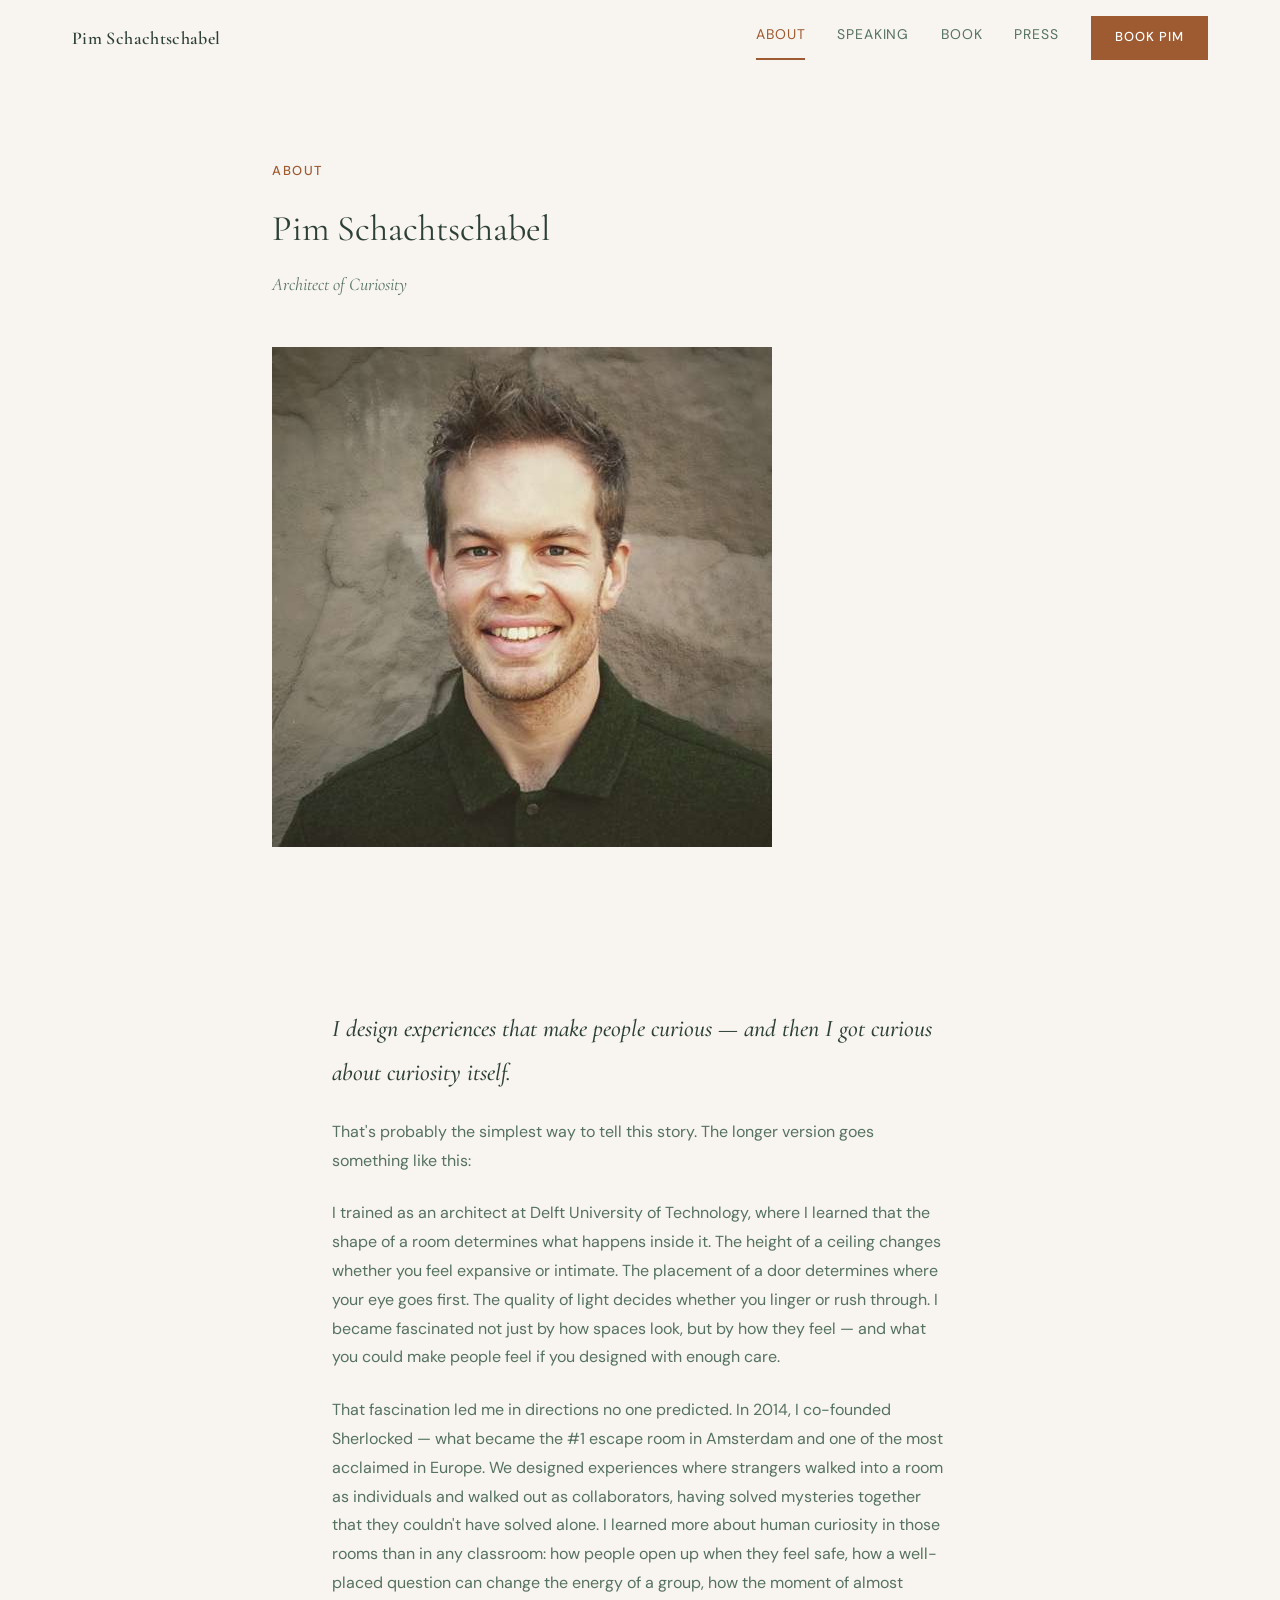
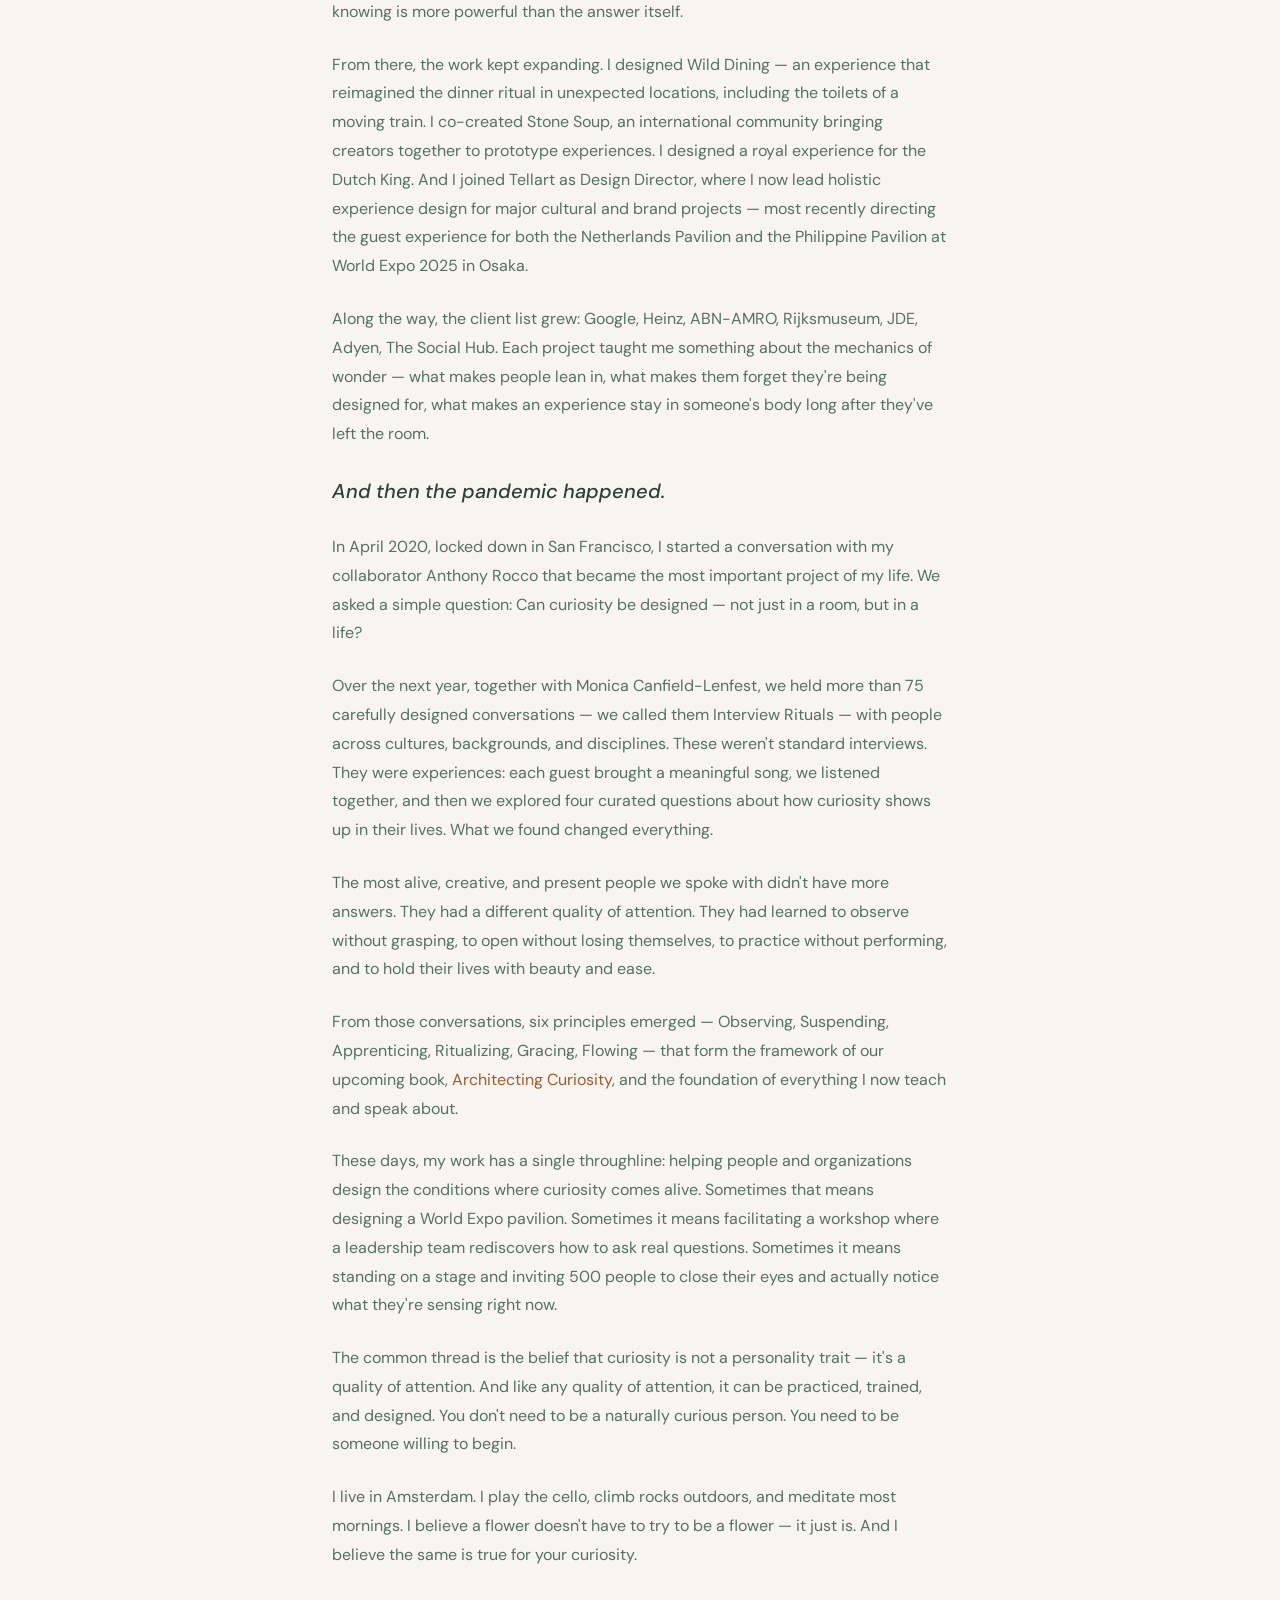
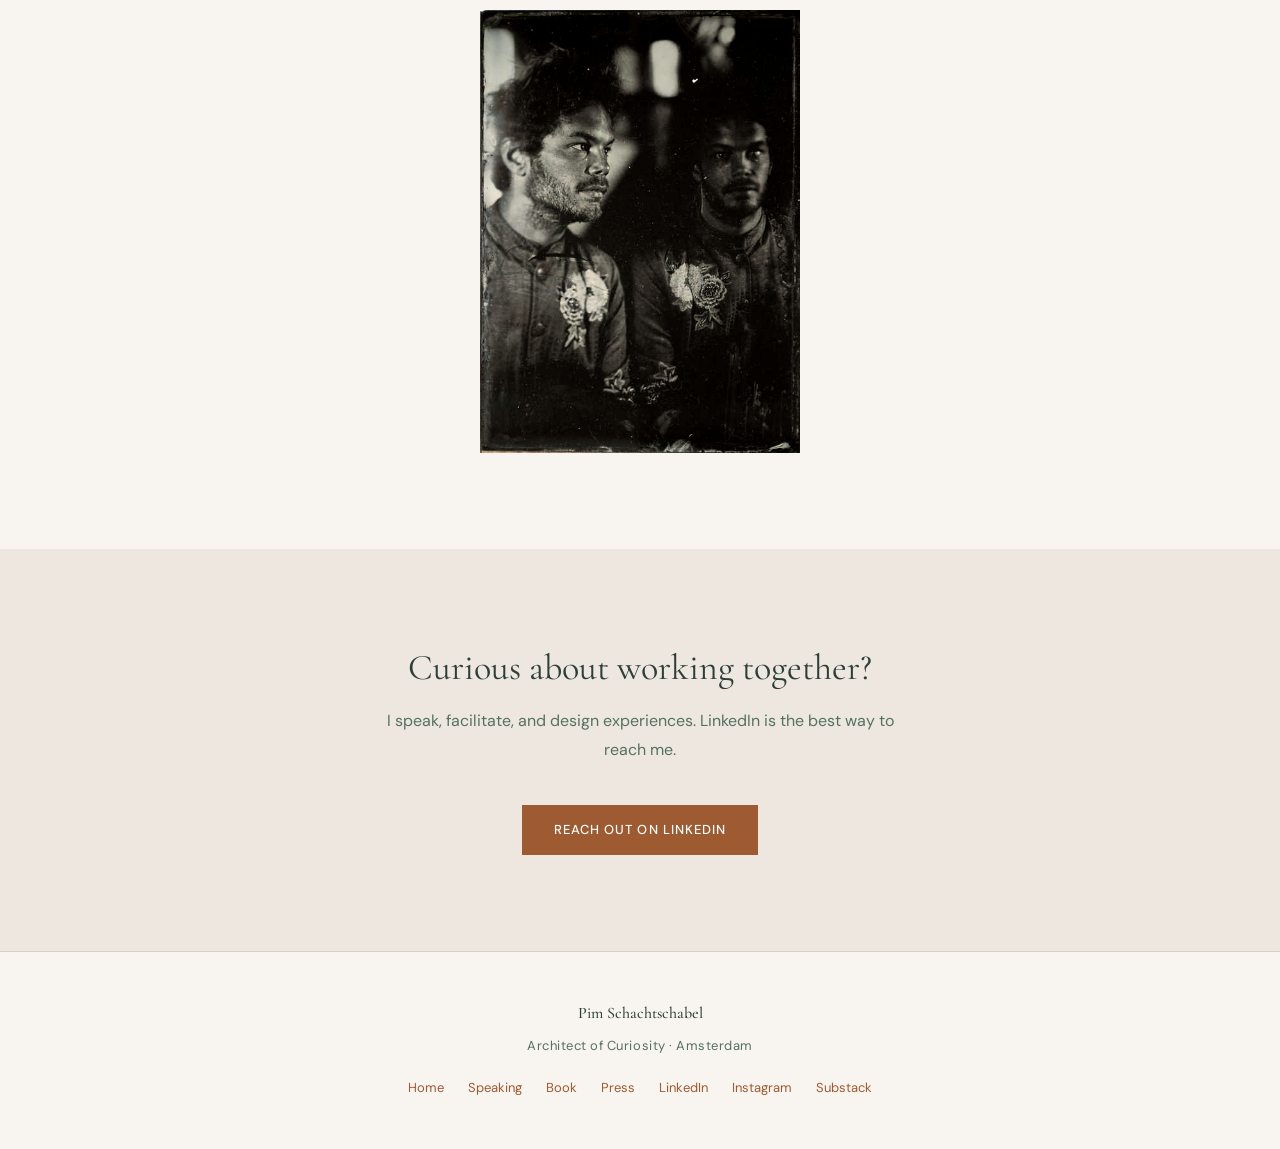
==== about.html @ 47e96c46 "update" ====
<!DOCTYPE html>
<html lang="en" class="no-js">
<head>
  <meta charset="UTF-8">
  <meta name="viewport" content="width=device-width, initial-scale=1.0">
  <title>About — Pim Schachtschabel</title>
  <meta name="description" content="From architecture at TU Delft to Amsterdam's #1 escape room to World Expo 2025 — how Pim Schachtschabel came to design experiences that make people curious.">
  <link rel="canonical" href="https://pimschachtschabel.github.io/about.html">

  <meta property="og:type" content="profile">
  <meta property="og:site_name" content="Pim Schachtschabel">
  <meta property="og:title" content="About — Pim Schachtschabel">
  <meta property="og:description" content="Architect, experience designer, and Design Director at Tellart. The long version of the story.">
  <meta property="og:url" content="https://pimschachtschabel.github.io/about.html">
  <meta property="og:image" content="https://pimschachtschabel.github.io/images/portrait.jpg">
  <meta property="og:image:width" content="500">
  <meta property="og:image:height" content="500">
  <meta property="og:image:alt" content="Portrait of Pim Schachtschabel">
  <meta name="twitter:card" content="summary">

  <link rel="icon" href="favicon.svg" type="image/svg+xml">
  <link rel="preconnect" href="https://fonts.googleapis.com">
  <link rel="preconnect" href="https://fonts.gstatic.com" crossorigin>
  <link href="https://fonts.googleapis.com/css2?family=Cormorant+Garamond:ital,wght@0,300;0,400;0,500;0,600;0,700;1,400;1,500&family=DM+Sans:ital,wght@0,300;0,400;0,500;0,600;1,400&display=swap" rel="stylesheet">
  <link rel="stylesheet" href="styles.css">
</head>
<body>
  <a href="#content" class="skip-link">Skip to content</a>

  <!-- ========== NAV ========== -->
  <nav class="nav" aria-label="Main">
    <div class="nav__inner">
      <a class="nav__logo" href="index.html">Pim Schachtschabel</a>
      <ul class="nav__links">
        <li><a class="nav__link nav__link--active" href="about.html" aria-current="page">About</a></li>
        <li><a class="nav__link" href="speaking.html">Speaking</a></li>
        <li><a class="nav__link" href="book.html">Book</a></li>
        <li><a class="nav__link" href="press.html">Press</a></li>
        <li><a class="btn btn--primary nav__cta" href="speaking.html">Book Pim</a></li>
      </ul>
      <button class="nav__hamburger" aria-label="Toggle menu" aria-expanded="false" aria-controls="mobile-menu">
        <span class="nav__hamburger-line"></span>
        <span class="nav__hamburger-line"></span>
        <span class="nav__hamburger-line"></span>
      </button>
    </div>
    <ul class="nav__mobile-menu" id="mobile-menu">
      <li><a class="nav__mobile-link" href="index.html">Home</a></li>
      <li><a class="nav__mobile-link nav__mobile-link--active" href="about.html" aria-current="page">About</a></li>
      <li><a class="nav__mobile-link" href="speaking.html">Speaking</a></li>
      <li><a class="nav__mobile-link" href="book.html">Book</a></li>
      <li><a class="nav__mobile-link" href="press.html">Press</a></li>
    </ul>
  </nav>

  <main id="content">
    <section class="section section--page-top">
      <div class="container container--medium">
        <div class="reveal">
          <p class="text-label mb-4">About</p>
        </div>
        <div class="reveal reveal--d1">
          <h1 class="heading-section">Pim Schachtschabel</h1>
          <p class="text-caption text-caption--muted mt-3 mb-7">Architect of Curiosity</p>
        </div>
        <div class="reveal reveal--d2">
          <img src="images/portrait.jpg" alt="Portrait of Pim Schachtschabel" style="max-width:31.25rem;" width="500" height="500" loading="eager" fetchpriority="high" class="mb-8">
        </div>
      </div>
    </section>

    <section style="padding:0 var(--padding-page) var(--space-9);">
      <div class="container container--narrow">
        <div class="reveal"><p class="about-para about-para--lead">I design experiences that make people curious — and then I got curious about curiosity itself.</p></div>
        <div class="reveal"><p class="about-para">That's probably the simplest way to tell this story. The longer version goes something like this:</p></div>
        <div class="reveal"><p class="about-para">I trained as an architect at Delft University of Technology, where I learned that the shape of a room determines what happens inside it. The height of a ceiling changes whether you feel expansive or intimate. The placement of a door determines where your eye goes first. The quality of light decides whether you linger or rush through. I became fascinated not just by how spaces look, but by how they feel — and what you could make people feel if you designed with enough care.</p></div>
        <div class="reveal"><p class="about-para">That fascination led me in directions no one predicted. In 2014, I co-founded Sherlocked — what became the #1 escape room in Amsterdam and one of the most acclaimed in Europe. We designed experiences where strangers walked into a room as individuals and walked out as collaborators, having solved mysteries together that they couldn't have solved alone. I learned more about human curiosity in those rooms than in any classroom: how people open up when they feel safe, how a well-placed question can change the energy of a group, how the moment of almost knowing is more powerful than the answer itself.</p></div>
        <div class="reveal"><p class="about-para">From there, the work kept expanding. I designed Wild Dining — an experience that reimagined the dinner ritual in unexpected locations, including the toilets of a moving train. I co-created Stone Soup, an international community bringing creators together to prototype experiences. I designed a royal experience for the Dutch King. And I joined Tellart as Design Director, where I now lead holistic experience design for major cultural and brand projects — most recently directing the guest experience for both the Netherlands Pavilion and the Philippine Pavilion at World Expo 2025 in Osaka.</p></div>
        <div class="reveal"><p class="about-para">Along the way, the client list grew: Google, Heinz, ABN-AMRO, Rijksmuseum, JDE, Adyen, The Social Hub. Each project taught me something about the mechanics of wonder — what makes people lean in, what makes them forget they're being designed for, what makes an experience stay in someone's body long after they've left the room.</p></div>
        <div class="reveal"><p class="about-para about-para--break">And then the pandemic happened.</p></div>
        <div class="reveal"><p class="about-para">In April 2020, locked down in San Francisco, I started a conversation with my collaborator Anthony Rocco that became the most important project of my life. We asked a simple question: Can curiosity be designed — not just in a room, but in a life?</p></div>
        <div class="reveal"><p class="about-para">Over the next year, together with Monica Canfield-Lenfest, we held more than 75 carefully designed conversations — we called them Interview Rituals — with people across cultures, backgrounds, and disciplines. These weren't standard interviews. They were experiences: each guest brought a meaningful song, we listened together, and then we explored four curated questions about how curiosity shows up in their lives. What we found changed everything.</p></div>
        <div class="reveal"><p class="about-para">The most alive, creative, and present people we spoke with didn't have more answers. They had a different quality of attention. They had learned to observe without grasping, to open without losing themselves, to practice without performing, and to hold their lives with beauty and ease.</p></div>
        <div class="reveal"><p class="about-para">From those conversations, six principles emerged — Observing, Suspending, Apprenticing, Ritualizing, Gracing, Flowing — that form the framework of our upcoming book, <a href="book.html">Architecting Curiosity</a>, and the foundation of everything I now teach and speak about.</p></div>
        <div class="reveal"><p class="about-para">These days, my work has a single throughline: helping people and organizations design the conditions where curiosity comes alive. Sometimes that means designing a World Expo pavilion. Sometimes it means facilitating a workshop where a leadership team rediscovers how to ask real questions. Sometimes it means standing on a stage and inviting 500 people to close their eyes and actually notice what they're sensing right now.</p></div>
        <div class="reveal"><p class="about-para">The common thread is the belief that curiosity is not a personality trait — it's a quality of attention. And like any quality of attention, it can be practiced, trained, and designed. You don't need to be a naturally curious person. You need to be someone willing to begin.</p></div>
        <div class="reveal"><p class="about-para">I live in Amsterdam. I play the cello, climb rocks outdoors, and meditate most mornings. I believe a flower doesn't have to try to be a flower — it just is. And I believe the same is true for your curiosity.</p></div>
        <div class="reveal text-center mt-6">
          <img src="images/tintype.jpg" alt="Tintype-style portrait of Pim Schachtschabel" style="max-width:20rem;filter:sepia(0.3) contrast(1.05);" width="500" height="692" loading="lazy" class="mx-auto">
        </div>
      </div>
    </section>

    <!-- CTA -->
    <section class="section bg-subtle text-center">
      <div class="container" style="max-width:36rem;">
        <div class="reveal">
          <h2 class="heading-section mb-3">Curious about working together?</h2>
          <p class="text-body mx-auto mb-6">I speak, facilitate, and design experiences. LinkedIn is the best way to reach me.</p>
          <a class="btn btn--primary" href="https://www.linkedin.com/in/pimschachtschabel" target="_blank" rel="noopener noreferrer">Reach out on LinkedIn</a>
        </div>
      </div>
    </section>
  </main>

  <!-- ========== FOOTER ========== -->
  <footer class="site-footer">
    <p class="site-footer__name">Pim Schachtschabel</p>
    <p class="site-footer__tagline">Architect of Curiosity &middot; Amsterdam</p>
    <ul class="site-footer__links">
      <li><a href="index.html">Home</a></li>
      <li><a href="speaking.html">Speaking</a></li>
      <li><a href="book.html">Book</a></li>
      <li><a href="press.html">Press</a></li>
      <li><a href="https://www.linkedin.com/in/pimschachtschabel" target="_blank" rel="noopener noreferrer">LinkedIn</a></li>
      <li><a href="https://www.instagram.com/pimschachtschabel/" target="_blank" rel="noopener noreferrer">Instagram</a></li>
      <li><a href="https://substack.com/@pimschachtschabel" target="_blank" rel="noopener noreferrer">Substack</a></li>
    </ul>
  </footer>

  <script src="main.js" defer></script>
</body>
</html>
---- styles.css ----
/* ========== DESIGN TOKENS ========== */
:root {
  /* Colors — semantic naming (Primer pattern).
     Contrast ratios noted against --color-bg-default (#F8F4EF) unless stated. */
  --color-bg-default: #F8F4EF;
  --color-bg-subtle: #EDE7DF;
  --color-bg-emphasis: #334A40;
  --color-bg-emphasis-alt: #3F5A4E;
  --color-fg-default: #2D4038;          /* 10.1:1 */
  --color-fg-muted: #557260;            /* 4.85:1 — body copy, passes AA */
  --color-fg-on-emphasis: #F8F4EF;

  /* Accent: text-safe by default. --accent-muted is decorative only (never text). */
  --color-accent: #9E5A31;              /* 4.85:1 on cream; 5.30:1 with white text */
  --color-accent-hover: #7E4626;        /* 6.88:1 on cream; 7.52:1 with white text */
  --color-accent-muted: #B86B3D;        /* borders, rules, non-text marks only */
  --color-accent-on-dark: #E0A87F;      /* 4.59:1 on --color-bg-emphasis */

  --color-border-default: #D9D0C5;
  --color-white: #FFFFFF;

  /* Spacing — base-8 scale */
  --space-0: 0;
  --space-1: 0.25rem;   /* 4px */
  --space-2: 0.5rem;    /* 8px */
  --space-3: 1rem;      /* 16px */
  --space-4: 1.5rem;    /* 24px */
  --space-5: 2rem;      /* 32px */
  --space-6: 2.5rem;    /* 40px */
  --space-7: 3rem;      /* 48px */
  --space-8: 4rem;      /* 64px */
  --space-9: 6rem;      /* 96px */

  /* Typography */
  --font-serif: 'Cormorant Garamond', Georgia, 'Times New Roman', serif;
  --font-sans: 'DM Sans', -apple-system, BlinkMacSystemFont, 'Segoe UI', Helvetica, Arial, sans-serif;
  --font-size-xs: 0.75rem;     /* 12px */
  --font-size-sm: 0.8125rem;   /* 13px */
  --font-size-base: 1rem;      /* 16px */
  --font-size-md: 1.0625rem;   /* 17px */
  --font-size-lg: 1.125rem;    /* 18px */
  --font-size-xl: 1.375rem;    /* 22px */
  --font-size-2xl: 1.75rem;    /* 28px */
  --font-size-3xl: 2rem;       /* 32px */
  --font-size-4xl: 2.5rem;     /* 40px */
  --font-size-display: clamp(2rem, 5vw, 3.5rem);
  --font-size-hero: clamp(2.5rem, 7vw, 4.5rem);
  --line-height-tight: 1.15;
  --line-height-snug: 1.3;
  --line-height-normal: 1.7;
  --line-height-relaxed: 1.8;

  /* Layout */
  --max-width-content: 75rem;  /* 1200px */
  --max-width-narrow: 42.5rem; /* 680px */
  --max-width-medium: 50rem;   /* 800px */
  --max-width-prose: 45rem;    /* 720px */
  --padding-page: var(--space-3);  /* 16px default, overridden at breakpoints */
  --section-padding-y: var(--space-8);

  /* Transitions */
  --duration-fast: 0.2s;
  --duration-normal: 0.3s;
  --duration-slow: 0.7s;
  --ease-default: ease;
}

/* ========== RESPONSIVE TOKENS ========== */
@media (min-width: 768px) {
  :root {
    --padding-page: var(--space-5);  /* 32px */
    --section-padding-y: var(--space-9);
  }
}
@media (min-width: 1400px) {
  :root {
    --padding-page: var(--space-7);  /* 48px */
  }
}

/* ========== RESET & BASE ========== */
*, *::before, *::after { margin: 0; padding: 0; box-sizing: border-box; }
html { scroll-behavior: smooth; -webkit-text-size-adjust: 100%; }

@media (prefers-reduced-motion: reduce) {
  html { scroll-behavior: auto; }
  *, *::before, *::after {
    animation-duration: 0.01ms !important;
    transition-duration: 0.01ms !important;
  }
}

body {
  font-family: var(--font-sans);
  font-size: var(--font-size-base);
  line-height: var(--line-height-normal);
  color: var(--color-fg-default);
  background: var(--color-bg-default);
  -webkit-font-smoothing: antialiased;
}

::selection { background: var(--color-accent); color: var(--color-white); }

img { max-width: 100%; height: auto; display: block; }

a { color: var(--color-accent); text-decoration: none; transition: color var(--duration-fast); }
a:hover { color: var(--color-accent-hover); }

/* Focus styles (Primer: visible focus ring) */
:focus-visible {
  outline: 2px solid var(--color-accent);
  outline-offset: 2px;
}

/* ========== SKIP LINK (Accessibility) ========== */
.skip-link {
  position: absolute;
  top: -100%;
  left: var(--space-3);
  padding: var(--space-2) var(--space-3);
  background: var(--color-accent);
  color: var(--color-white);
  font-size: var(--font-size-sm);
  font-weight: 500;
  z-index: 200;
  transition: top var(--duration-fast);
}
.skip-link:focus {
  top: var(--space-2);
  color: var(--color-white);
}

/* ========== LAYOUT UTILITIES ========== */
.container {
  max-width: var(--max-width-content);
  margin-inline: auto;
  padding-inline: var(--padding-page);
}
.container--narrow { max-width: var(--max-width-narrow); }
.container--medium { max-width: var(--max-width-medium); }
.container--prose  { max-width: var(--max-width-prose); }

.section {
  padding-block: var(--section-padding-y);
  padding-inline: var(--padding-page);
}

/* Interior pages start below the fixed nav */
.section--page-top { padding-top: 10rem; }

/* ========== TYPOGRAPHY ========== */
.text-label {
  font-family: var(--font-sans);
  font-size: var(--font-size-sm);
  font-weight: 500;
  letter-spacing: 0.12em;
  text-transform: uppercase;
  color: var(--color-accent);
}
.text-label--light { color: var(--color-accent-on-dark); }
.text-label--small {
  font-size: 0.6875rem;
  letter-spacing: 0.16em;
}

.heading-display {
  font-family: var(--font-serif);
  font-size: var(--font-size-display);
  font-weight: 300;
  line-height: var(--line-height-tight);
  color: var(--color-fg-default);
  font-style: italic;
}

.heading-hero {
  font-family: var(--font-serif);
  font-size: var(--font-size-hero);
  font-weight: 300;
  line-height: 1.1;
  color: var(--color-fg-default);
}

.heading-section {
  font-family: var(--font-serif);
  font-size: clamp(1.75rem, 3vw, 2.25rem);
  font-weight: 400;
  line-height: var(--line-height-snug);
  color: var(--color-fg-default);
}

.heading-card {
  font-family: var(--font-serif);
  font-size: var(--font-size-2xl);
  font-weight: 500;
  line-height: var(--line-height-snug);
  color: var(--color-fg-default);
}

.heading-subsection {
  font-family: var(--font-serif);
  font-size: var(--font-size-xl);
  font-weight: 500;
  line-height: var(--line-height-snug);
  color: var(--color-fg-default);
}

.text-lead {
  font-family: var(--font-serif);
  font-size: clamp(1.25rem, 3vw, 1.625rem);
  line-height: var(--line-height-normal);
  color: var(--color-fg-default);
}

.text-body {
  font-family: var(--font-sans);
  font-size: var(--font-size-base);
  line-height: var(--line-height-relaxed);
  color: var(--color-fg-muted);
  max-width: 75ch;
}

.text-body--large {
  font-size: var(--font-size-md);
}

.text-quote {
  font-family: var(--font-serif);
  font-style: italic;
  font-size: clamp(1.25rem, 3vw, 1.75rem);
  line-height: 1.6;
  color: var(--color-fg-default);
}

.text-caption {
  font-family: var(--font-serif);
  font-size: var(--font-size-lg);
  font-style: italic;
  line-height: var(--line-height-normal);
}
.text-caption--muted { color: var(--color-fg-muted); }

/* Muted text sitting on the dark emphasis background */
.text-on-emphasis-muted { color: rgba(248, 244, 239, 0.78); }

/* ========== BUTTONS ========== */
.btn {
  display: inline-block;
  padding: 0.875rem 2rem;
  font-family: var(--font-sans);
  font-size: var(--font-size-sm);
  font-weight: 500;
  letter-spacing: 0.08em;
  text-transform: uppercase;
  text-decoration: none;
  cursor: pointer;
  transition: background var(--duration-normal), color var(--duration-normal), border-color var(--duration-normal);
  border: none;
  min-height: 2.75rem; /* 44px touch target */
}
.btn--primary {
  background: var(--color-accent);
  color: var(--color-white);
}
.btn--primary:hover {
  background: var(--color-accent-hover);
  color: var(--color-white);
}
.btn--secondary {
  background: transparent;
  color: var(--color-fg-default);
  border: 1.5px solid var(--color-fg-default);
}
.btn--secondary:hover {
  color: var(--color-accent);
  border-color: var(--color-accent);
}
.btn--ghost {
  background: transparent;
  color: var(--color-fg-on-emphasis);
  border: 1px solid rgba(248, 244, 239, 0.4);
  padding: 0.875rem 2rem;
}
.btn--ghost:hover {
  border-color: var(--color-accent-on-dark);
  color: var(--color-accent-on-dark);
}

/* ========== NAV ========== */
.nav {
  position: fixed;
  top: 0; left: 0; right: 0;
  z-index: 100;
  border-bottom: 1px solid transparent;
  transition: background var(--duration-normal), border-color var(--duration-normal), backdrop-filter var(--duration-normal);
}
.nav--scrolled {
  background: rgba(248, 244, 239, 0.95);
  backdrop-filter: blur(10px);
  -webkit-backdrop-filter: blur(10px);
  border-bottom-color: var(--color-border-default);
}
.nav__inner {
  max-width: var(--max-width-content);
  margin-inline: auto;
  padding: var(--space-3) var(--padding-page);
  display: flex;
  justify-content: space-between;
  align-items: center;
}
.nav__logo {
  font-family: var(--font-serif);
  font-size: var(--font-size-lg);
  font-weight: 600;
  color: var(--color-fg-default);
  letter-spacing: 0.02em;
  text-decoration: none;
}
.nav__logo:hover { color: var(--color-accent); }
.nav__links {
  display: flex;
  gap: var(--space-5);
  align-items: center;
  list-style: none;
}
.nav__link {
  font-family: var(--font-sans);
  font-size: 0.875rem;
  font-weight: 400;
  color: var(--color-fg-muted);
  letter-spacing: 0.06em;
  text-transform: uppercase;
  text-decoration: none;
  border-bottom: 2px solid transparent;
  padding-bottom: var(--space-1);
  transition: color var(--duration-normal), border-color var(--duration-normal);
  min-height: 2.75rem;
  display: inline-flex;
  align-items: center;
}
.nav__link:hover, .nav__link--active {
  color: var(--color-accent);
  border-bottom-color: var(--color-accent);
}
.nav__cta {
  padding: 0.625rem 1.5rem;
  font-size: var(--font-size-sm);
  min-height: 2.75rem;
}

/* Pages whose hero is a full-bleed image: nav sits on dark media until scrolled.
   The primary CTA is already white-on-terracotta, so it needs no override. */
.nav--over-media:not(.nav--scrolled) .nav__logo,
.nav--over-media:not(.nav--scrolled) .nav__link {
  color: rgba(248, 244, 239, 0.92);
}
.nav--over-media:not(.nav--scrolled) .nav__logo:hover,
.nav--over-media:not(.nav--scrolled) .nav__link:hover,
.nav--over-media:not(.nav--scrolled) .nav__link--active {
  color: var(--color-accent-on-dark);
  border-bottom-color: var(--color-accent-on-dark);
}
.nav--over-media:not(.nav--scrolled) .nav__hamburger-line {
  background: rgba(248, 244, 239, 0.92);
}

/* Hamburger */
.nav__hamburger {
  display: none;
  background: none;
  border: none;
  cursor: pointer;
  padding: var(--space-2);
  min-height: 2.75rem;
  min-width: 2.75rem;
  /* column, or the three lines lay out side by side instead of stacking */
  flex-direction: column;
  align-items: center;
  justify-content: center;
}
.nav__hamburger-line {
  display: block;
  width: 1.5rem;
  height: 2px;
  background: var(--color-fg-default);
  transition: all var(--duration-normal);
}
.nav__hamburger-line + .nav__hamburger-line { margin-top: 6px; }
/* Lines are 2px tall with 6px gaps, so each outer line is 8px from the centre. */
.nav__hamburger[aria-expanded="true"] .nav__hamburger-line:nth-child(1) {
  transform: translateY(8px) rotate(45deg);
}
.nav__hamburger[aria-expanded="true"] .nav__hamburger-line:nth-child(2) {
  opacity: 0;
}
.nav__hamburger[aria-expanded="true"] .nav__hamburger-line:nth-child(3) {
  transform: translateY(-8px) rotate(-45deg);
}

/* Mobile nav */
.nav__mobile-menu {
  display: none;
  background: var(--color-bg-default);
  padding: var(--space-3) var(--padding-page) var(--space-5);
  border-bottom: 1px solid var(--color-border-default);
  list-style: none;
}
.nav__mobile-menu.is-open { display: block; }
.nav__mobile-link {
  display: block;
  width: 100%;
  text-align: left;
  text-decoration: none;
  border-bottom: 1px solid var(--color-border-default);
  font-family: var(--font-sans);
  font-size: var(--font-size-base);
  color: var(--color-fg-default);
  padding: 0.75rem 0;
  min-height: 2.75rem;
}
.nav__mobile-link:hover { color: var(--color-accent); }
.nav__mobile-link--active { color: var(--color-accent); }

@media (max-width: 767px) {
  .nav__links { display: none; }
  .nav__hamburger { display: flex; }
}

/* ========== SCROLL REVEAL ========== */
.reveal {
  opacity: 0;
  transform: translateY(1.5rem);
  transition: opacity var(--duration-slow) var(--ease-default),
              transform var(--duration-slow) var(--ease-default);
}
.reveal.is-visible {
  opacity: 1;
  transform: translateY(0);
}
.reveal--d1 { transition-delay: 0.1s; }
.reveal--d2 { transition-delay: 0.2s; }
.reveal--d3 { transition-delay: 0.3s; }
.reveal--d4 { transition-delay: 0.45s; }
.reveal--d5 { transition-delay: 0.6s; }

@media (prefers-reduced-motion: reduce) {
  .reveal { opacity: 1; transform: none; transition: none; }
}

/* No-JS fallback: never hide content behind an animation that will not run */
.no-js .reveal { opacity: 1; transform: none; }

/* ========== HERO ========== */
.hero {
  min-height: 100vh;
  min-height: 100dvh;
  display: flex;
  align-items: center;
  padding: 7.5rem var(--padding-page) 5rem;
}
.hero__inner {
  max-width: var(--max-width-content);
  margin-inline: auto;
  width: 100%;
  display: grid;
  gap: var(--space-8);
  align-items: center;
}
.hero__text { max-width: 33rem; }
.hero__text > * + * { margin-top: var(--space-4); }
.hero__text .heading-display { margin-top: var(--space-5); }
.hero__actions {
  display: flex;
  gap: var(--space-3);
  flex-wrap: wrap;
  margin-top: var(--space-6);
}
.hero__image {
  width: clamp(16rem, 30vw, 22.5rem);
  height: clamp(16rem, 30vw, 22.5rem);
  object-fit: cover;
  filter: contrast(1.02) saturate(0.95);
}

@media (min-width: 768px) {
  .hero__inner {
    grid-template-columns: 1fr auto;
  }
}

/* ========== SECTION BACKGROUNDS ========== */
.bg-subtle  { background: var(--color-bg-subtle); }
.bg-emphasis { background: var(--color-bg-emphasis); color: var(--color-fg-on-emphasis); }
.bg-emphasis .text-body { color: rgba(248, 244, 239, 0.78); }
.bg-emphasis .heading-section,
.bg-emphasis .heading-card,
.bg-emphasis .heading-subsection,
.bg-emphasis .text-quote { color: var(--color-fg-on-emphasis); }

/* ========== CREDENTIALS BAR ========== */
.credentials {
  padding-block: var(--space-7);
  padding-inline: var(--padding-page);
  border-bottom: 1px solid var(--color-border-default);
}
.credentials__list {
  max-width: var(--max-width-content);
  margin-inline: auto;
  display: flex;
  justify-content: center;
  flex-wrap: wrap;
  gap: var(--space-3) var(--space-6);
  list-style: none;
}
.credentials__item {
  font-size: var(--font-size-sm);
  font-weight: 400;
  letter-spacing: 0.06em;
  color: var(--color-fg-muted);
  text-transform: uppercase;
}

/* ========== CARD GRID ========== */
.card-grid {
  display: grid;
  gap: var(--space-7);
}
@media (min-width: 768px) {
  .card-grid--2 { grid-template-columns: repeat(2, 1fr); }
  .card-grid--3 { grid-template-columns: repeat(2, 1fr); }
}
@media (min-width: 1024px) {
  .card-grid--3 { grid-template-columns: repeat(3, 1fr); }
}

/* ========== PILLAR CARDS ========== */
.pillar-card {
  padding: var(--space-6) var(--space-5);
  border: 1px solid var(--color-border-default);
  display: flex;
  flex-direction: column;
  height: 100%;
  transition: border-color var(--duration-normal);
}
.pillar-card:hover { border-color: var(--color-accent); }
.pillar-card > * + * { margin-top: var(--space-3); }
.pillar-card__body { flex: 1; }
.pillar-card__cta {
  display: inline-block;
  font-family: var(--font-sans);
  font-size: var(--font-size-sm);
  font-weight: 500;
  color: var(--color-accent);
  letter-spacing: 0.04em;
  text-align: left;
  text-decoration: none;
  margin-top: var(--space-4);
}
.pillar-card__cta:hover { color: var(--color-accent-hover); }

/* ========== PRINCIPLES GRID ========== */
.principles-grid {
  display: grid;
  grid-template-columns: repeat(2, 1fr);
  gap: var(--space-4);
}
@media (min-width: 768px) {
  .principles-grid { grid-template-columns: repeat(3, 1fr); }
}
@media (min-width: 1024px) {
  .principles-grid { grid-template-columns: repeat(6, 1fr); }
}
.principle-item { padding: var(--space-4) var(--space-2); text-align: center; }
.principle-item__stage {
  font-family: var(--font-sans);
  font-size: 0.625rem;
  font-weight: 500;
  letter-spacing: 0.14em;
  text-transform: uppercase;
  color: var(--color-accent-on-dark);
  margin-bottom: var(--space-2);
}
.principle-item__name {
  font-family: var(--font-serif);
  font-size: var(--font-size-xl);
  font-weight: 500;
  font-style: italic;
}

/* ========== PRESS CARDS ========== */
.press-grid {
  display: grid;
  gap: var(--space-4);
  grid-template-columns: 1fr;
}
@media (min-width: 768px) {
  .press-grid { grid-template-columns: repeat(2, 1fr); gap: var(--space-5); }
}
@media (min-width: 1024px) {
  .press-grid { grid-template-columns: repeat(3, 1fr); }
}
.press-card {
  display: flex;
  flex-direction: column;
  gap: var(--space-3);
  padding: var(--space-5);
  background: var(--color-bg-default);
  border: 1px solid var(--color-border-default);
  border-radius: 1rem;
  color: inherit;
  text-decoration: none;
  transition: transform var(--duration-fast), box-shadow var(--duration-fast), border-color var(--duration-fast);
  position: relative;
}
a.press-card:hover,
a.press-card:focus-visible {
  transform: translateY(-3px);
  border-color: var(--color-accent);
  box-shadow: 0 0.75rem 1.5rem rgba(45, 64, 56, 0.08);
  color: inherit;
}
/* Archive entries with no recoverable link — rendered as plain cards, not fake links */
.press-card--static {
  border-style: dashed;
  background: transparent;
}
.press-card__tag {
  font-family: var(--font-sans);
  font-size: 0.6875rem;
  font-weight: 600;
  letter-spacing: 0.12em;
  text-transform: uppercase;
  color: var(--color-accent);
}
.press-card--static .press-card__tag { color: var(--color-fg-muted); }
.press-card__title {
  font-family: var(--font-serif);
  font-size: 1.375rem;
  font-weight: 500;
  line-height: 1.3;
  color: var(--color-fg-default);
  margin: 0;
}
.press-card__meta {
  font-family: var(--font-sans);
  font-size: 0.8125rem;
  color: var(--color-fg-muted);
  margin-top: auto;
  display: flex;
  align-items: center;
  gap: var(--space-2);
}
.press-card__arrow {
  width: 0.9rem;
  height: 0.9rem;
  flex-shrink: 0;
  transition: transform var(--duration-fast);
}
a.press-card:hover .press-card__arrow,
a.press-card:focus-visible .press-card__arrow {
  transform: translate(2px, -2px);
}

/* ========== WORK CARDS ========== */
.work-card { overflow: hidden; }
.work-card__image-wrap { overflow: hidden; height: 13.75rem; }
.work-card__image {
  width: 100%;
  height: 100%;
  object-fit: cover;
  transition: transform 0.5s ease;
}
.work-card:hover .work-card__image { transform: scale(1.05); }
.work-card__body { padding: var(--space-4) 0; }
.work-card__title {
  font-family: var(--font-serif);
  font-size: 1.5rem;
  font-weight: 500;
  color: var(--color-fg-default);
  margin-bottom: var(--space-2);
}

/* ========== ELSEWHERE / SOCIAL ========== */
.elsewhere__links {
  list-style: none;
  display: flex;
  flex-wrap: wrap;
  gap: var(--space-4);
  justify-content: center;
  padding: 0;
  margin: 0;
}
.social-icon {
  display: inline-flex;
  align-items: center;
  justify-content: center;
  width: 3rem;
  height: 3rem;
  border-radius: 50%;
  color: var(--color-fg-muted);
  background: transparent;
  transition: color var(--duration-fast), background-color var(--duration-fast), transform var(--duration-fast);
}
.social-icon svg {
  width: 1.5rem;
  height: 1.5rem;
  display: block;
}
.social-icon:hover,
.social-icon:focus-visible {
  color: var(--color-accent);
  background: var(--color-bg-default);
  transform: translateY(-2px);
}

/* ========== SPEAKING HERO ========== */
.speaking-hero { position: relative; overflow: hidden; }
.speaking-hero__image {
  width: 100%;
  height: 26.25rem;
  object-fit: cover;
  object-position: center 30%;
  filter: brightness(0.6);
}
.speaking-hero__overlay {
  position: absolute;
  inset: 0;
  display: flex;
  align-items: flex-end;
  padding: var(--space-7) var(--padding-page);
  /* Top scrim keeps the overlaid nav legible; bottom gradient carries the headline. */
  background:
    linear-gradient(to bottom, rgba(29, 42, 36, 0.6) 0%, rgba(29, 42, 36, 0) 24%),
    linear-gradient(to top, rgba(51, 74, 64, 0.9) 0%, rgba(51, 74, 64, 0.15) 60%, transparent 100%);
}
.speaking-hero__text { max-width: 43.75rem; }
.speaking-hero__text .heading-display { color: var(--color-fg-on-emphasis); }

/* ========== TALK CARDS ========== */
.talk { border-top: 1px solid var(--color-border-default); padding: var(--space-7) 0; }
.talk__num {
  font-family: var(--font-sans);
  font-size: var(--font-size-xs);
  font-weight: 500;
  color: var(--color-accent);
  letter-spacing: 0.1em;
}
.talk__title {
  font-family: var(--font-serif);
  font-size: clamp(1.5rem, 3vw, 1.875rem);
  font-weight: 500;
  color: var(--color-fg-default);
  margin: var(--space-2) 0 var(--space-1);
  line-height: var(--line-height-snug);
}
.talk__subtitle {
  font-family: var(--font-serif);
  font-size: var(--font-size-lg);
  font-style: italic;
  color: var(--color-fg-muted);
  margin-bottom: var(--space-4);
}
.talk__audience {
  font-family: var(--font-sans);
  font-size: var(--font-size-sm);
  color: var(--color-accent);
  font-style: italic;
  margin-top: var(--space-3);
}

/* ========== TESTIMONIALS ========== */
.testimonial {
  border-left: 2px solid var(--color-accent-on-dark);
  padding-left: var(--space-5);
  margin-bottom: var(--space-7);
}
.testimonial__quote {
  font-family: var(--font-serif);
  font-size: clamp(1.125rem, 2vw, 1.25rem);
  font-style: italic;
  line-height: 1.6;
  margin-bottom: var(--space-3);
}
.testimonial__author {
  font-family: var(--font-sans);
  font-size: 0.875rem;
  font-weight: 500;
  color: var(--color-accent-on-dark);
}
.testimonial__role {
  font-family: var(--font-sans);
  font-size: var(--font-size-sm);
  color: rgba(248, 244, 239, 0.7);
}

/* Attribution on light backgrounds */
.attribution__name {
  font-weight: 500;
  color: var(--color-accent);
}
.attribution__role {
  font-size: var(--font-size-sm);
  color: var(--color-fg-muted);
}

/* ========== BOOK PAGE ========== */
.book-title {
  font-family: var(--font-serif);
  font-size: clamp(2.5rem, 7vw, 4.5rem);
  font-weight: 300;
  color: var(--color-fg-default);
  line-height: 1.1;
}
.book-byline {
  font-size: 0.875rem;
  color: var(--color-fg-muted);
  letter-spacing: 0.04em;
}
.book-tintype {
  width: 15rem;
  height: auto;
  margin: var(--space-7) auto;
  filter: sepia(0.25) contrast(1.05);
  box-shadow: 8px 12px 32px rgba(42, 33, 24, 0.15);
}
.book-rule {
  width: 2.5rem;
  height: 1px;
  background: var(--color-accent-muted);
  margin: 0 auto;
  border: 0;
}

/* Principle boxes on book page */
.principle-box {
  padding: var(--space-5);
  border: 1px solid var(--color-border-default);
}
.principle-box__name {
  font-family: var(--font-serif);
  font-size: 1.625rem;
  font-weight: 500;
  font-style: italic;
  color: var(--color-fg-default);
  margin-bottom: var(--space-2);
}

/* ========== ABOUT PAGE ========== */
.about-para {
  font-family: var(--font-sans);
  font-size: var(--font-size-base);
  line-height: var(--line-height-relaxed);
  color: var(--color-fg-muted);
  margin-bottom: var(--space-4);
}
.about-para--lead {
  font-family: var(--font-serif);
  font-size: 1.5rem;
  font-weight: 500;
  font-style: italic;
  color: var(--color-fg-default);
}
.about-para--break {
  font-size: 1.25rem;
  font-weight: 500;
  font-style: italic;
  color: var(--color-fg-default);
  margin-top: var(--space-2);
}

/* ========== FOOTER ========== */
.site-footer {
  border-top: 1px solid var(--color-border-default);
  padding: var(--space-7) var(--padding-page);
  text-align: center;
}
.site-footer__name {
  font-family: var(--font-serif);
  font-size: var(--font-size-base);
  font-weight: 500;
  color: var(--color-fg-default);
  margin-bottom: var(--space-2);
}
.site-footer__tagline {
  font-family: var(--font-sans);
  font-size: var(--font-size-sm);
  color: var(--color-fg-muted);
  margin-bottom: var(--space-3);
  letter-spacing: 0.04em;
}
.site-footer__links {
  display: flex;
  gap: var(--space-4);
  justify-content: center;
  flex-wrap: wrap;
  list-style: none;
}
.site-footer__links a {
  font-size: var(--font-size-sm);
}

/* ========== UTILITY ========== */
.text-center { text-align: center; }
.mx-auto { margin-inline: auto; }
.mt-2 { margin-top: var(--space-2); }
.mt-3 { margin-top: var(--space-3); }
.mt-4 { margin-top: var(--space-4); }
.mt-5 { margin-top: var(--space-5); }
.mt-6 { margin-top: var(--space-6); }
.mt-7 { margin-top: var(--space-7); }
.mt-8 { margin-top: var(--space-8); }
.mb-3 { margin-bottom: var(--space-3); }
.mb-4 { margin-bottom: var(--space-4); }
.mb-5 { margin-bottom: var(--space-5); }
.mb-6 { margin-bottom: var(--space-6); }
.mb-7 { margin-bottom: var(--space-7); }
.mb-8 { margin-bottom: var(--space-8); }
.pt-0 { padding-top: 0; }
.max-w-narrow { max-width: var(--max-width-narrow); }
.max-w-medium { max-width: var(--max-width-medium); }
.max-w-prose { max-width: var(--max-width-prose); }
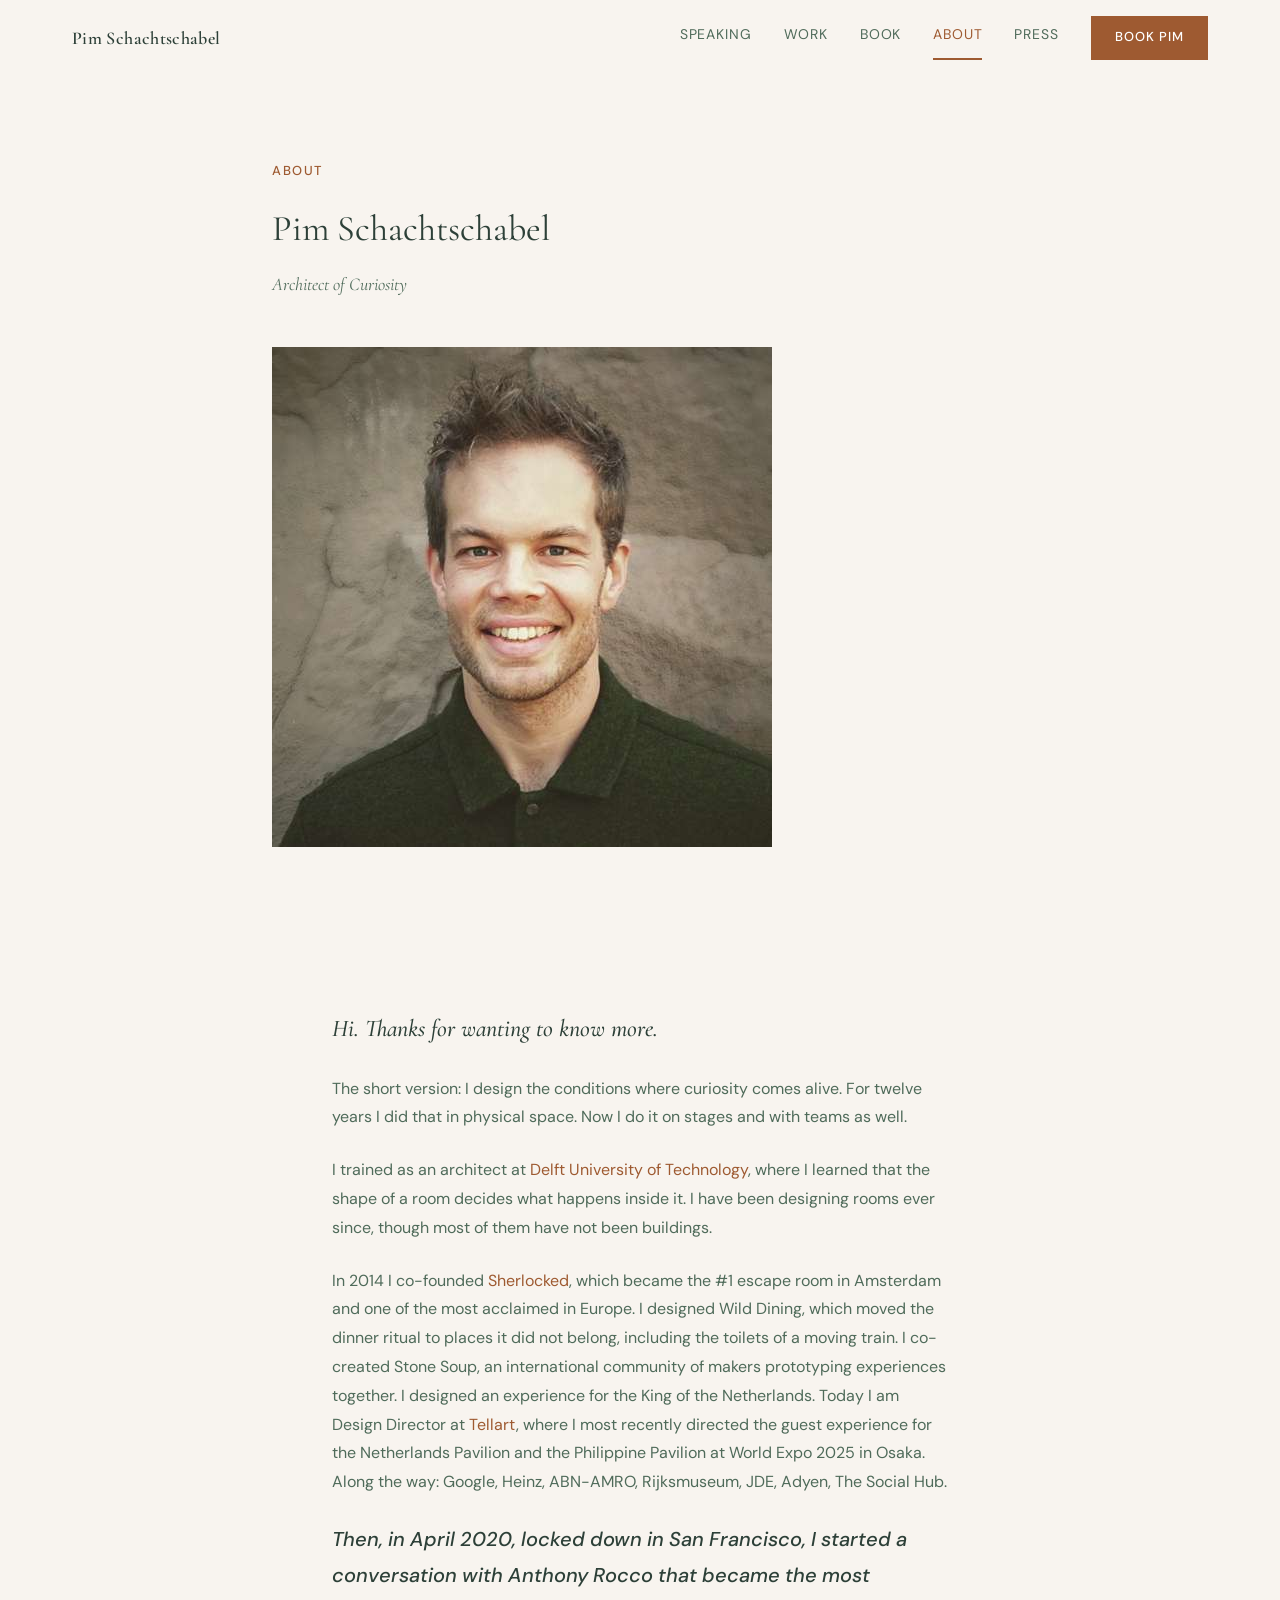
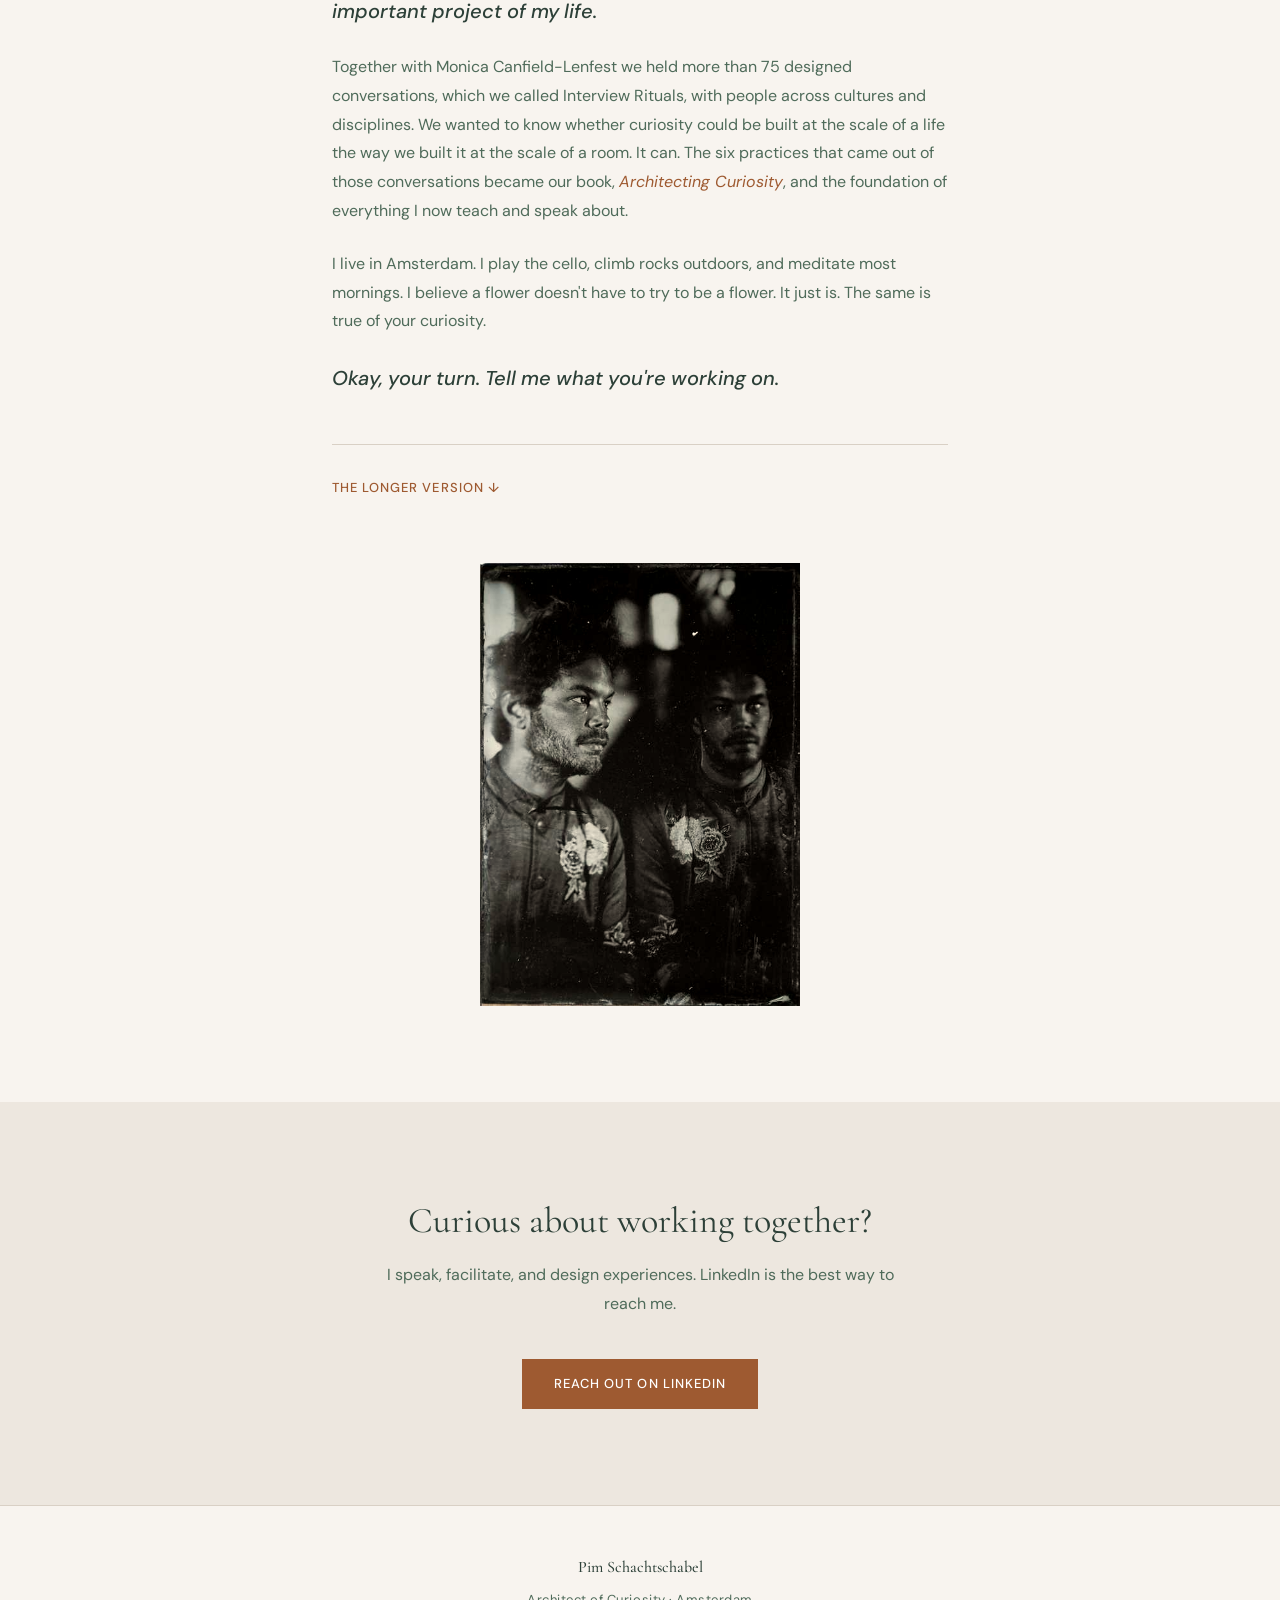
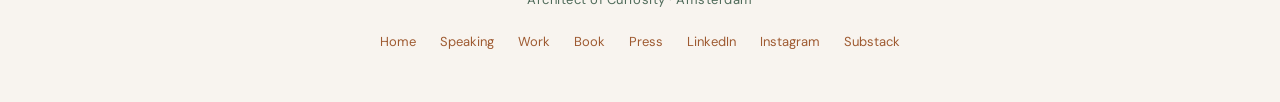
==== commit c1d38bdc: "Reposition site around "everyone is curious, not every room lets them be" The old spine ("curiosity " ====
--- a/about.html
+++ b/about.html
@@ -4,13 +4,13 @@
   <meta charset="UTF-8">
   <meta name="viewport" content="width=device-width, initial-scale=1.0">
   <title>About — Pim Schachtschabel</title>
-  <meta name="description" content="From architecture at TU Delft to Amsterdam's #1 escape room to World Expo 2025 — how Pim Schachtschabel came to design experiences that make people curious.">
+  <meta name="description" content="Architect, experience designer, and Design Director at Tellart. From TU Delft to Amsterdam's #1 escape room to two national pavilions at World Expo 2025.">
   <link rel="canonical" href="https://pimschachtschabel.github.io/about.html">
 
   <meta property="og:type" content="profile">
   <meta property="og:site_name" content="Pim Schachtschabel">
   <meta property="og:title" content="About — Pim Schachtschabel">
-  <meta property="og:description" content="Architect, experience designer, and Design Director at Tellart. The long version of the story.">
+  <meta property="og:description" content="Architect, experience designer, and Design Director at Tellart. I design the conditions where curiosity comes alive.">
   <meta property="og:url" content="https://pimschachtschabel.github.io/about.html">
   <meta property="og:image" content="https://pimschachtschabel.github.io/images/portrait.jpg">
   <meta property="og:image:width" content="500">
@@ -32,11 +32,12 @@
     <div class="nav__inner">
       <a class="nav__logo" href="index.html">Pim Schachtschabel</a>
       <ul class="nav__links">
+        <li><a class="nav__link" href="speaking.html">Speaking</a></li>
+        <li><a class="nav__link" href="work.html">Work</a></li>
+        <li><a class="nav__link" href="book.html">Book</a></li>
         <li><a class="nav__link nav__link--active" href="about.html" aria-current="page">About</a></li>
-        <li><a class="nav__link" href="speaking.html">Speaking</a></li>
-        <li><a class="nav__link" href="book.html">Book</a></li>
         <li><a class="nav__link" href="press.html">Press</a></li>
-        <li><a class="btn btn--primary nav__cta" href="speaking.html">Book Pim</a></li>
+        <li><a class="btn btn--primary nav__cta" href="speaking.html#get-in-touch">Book Pim</a></li>
       </ul>
       <button class="nav__hamburger" aria-label="Toggle menu" aria-expanded="false" aria-controls="mobile-menu">
         <span class="nav__hamburger-line"></span>
@@ -46,9 +47,10 @@
     </div>
     <ul class="nav__mobile-menu" id="mobile-menu">
       <li><a class="nav__mobile-link" href="index.html">Home</a></li>
+      <li><a class="nav__mobile-link" href="speaking.html">Speaking</a></li>
+      <li><a class="nav__mobile-link" href="work.html">Work</a></li>
+      <li><a class="nav__mobile-link" href="book.html">Book</a></li>
       <li><a class="nav__mobile-link nav__mobile-link--active" href="about.html" aria-current="page">About</a></li>
-      <li><a class="nav__mobile-link" href="speaking.html">Speaking</a></li>
-      <li><a class="nav__mobile-link" href="book.html">Book</a></li>
       <li><a class="nav__mobile-link" href="press.html">Press</a></li>
     </ul>
   </nav>
@@ -71,21 +73,53 @@
 
     <section style="padding:0 var(--padding-page) var(--space-9);">
       <div class="container container--narrow">
-        <div class="reveal"><p class="about-para about-para--lead">I design experiences that make people curious — and then I got curious about curiosity itself.</p></div>
-        <div class="reveal"><p class="about-para">That's probably the simplest way to tell this story. The longer version goes something like this:</p></div>
-        <div class="reveal"><p class="about-para">I trained as an architect at Delft University of Technology, where I learned that the shape of a room determines what happens inside it. The height of a ceiling changes whether you feel expansive or intimate. The placement of a door determines where your eye goes first. The quality of light decides whether you linger or rush through. I became fascinated not just by how spaces look, but by how they feel — and what you could make people feel if you designed with enough care.</p></div>
-        <div class="reveal"><p class="about-para">That fascination led me in directions no one predicted. In 2014, I co-founded Sherlocked — what became the #1 escape room in Amsterdam and one of the most acclaimed in Europe. We designed experiences where strangers walked into a room as individuals and walked out as collaborators, having solved mysteries together that they couldn't have solved alone. I learned more about human curiosity in those rooms than in any classroom: how people open up when they feel safe, how a well-placed question can change the energy of a group, how the moment of almost knowing is more powerful than the answer itself.</p></div>
-        <div class="reveal"><p class="about-para">From there, the work kept expanding. I designed Wild Dining — an experience that reimagined the dinner ritual in unexpected locations, including the toilets of a moving train. I co-created Stone Soup, an international community bringing creators together to prototype experiences. I designed a royal experience for the Dutch King. And I joined Tellart as Design Director, where I now lead holistic experience design for major cultural and brand projects — most recently directing the guest experience for both the Netherlands Pavilion and the Philippine Pavilion at World Expo 2025 in Osaka.</p></div>
-        <div class="reveal"><p class="about-para">Along the way, the client list grew: Google, Heinz, ABN-AMRO, Rijksmuseum, JDE, Adyen, The Social Hub. Each project taught me something about the mechanics of wonder — what makes people lean in, what makes them forget they're being designed for, what makes an experience stay in someone's body long after they've left the room.</p></div>
-        <div class="reveal"><p class="about-para about-para--break">And then the pandemic happened.</p></div>
-        <div class="reveal"><p class="about-para">In April 2020, locked down in San Francisco, I started a conversation with my collaborator Anthony Rocco that became the most important project of my life. We asked a simple question: Can curiosity be designed — not just in a room, but in a life?</p></div>
-        <div class="reveal"><p class="about-para">Over the next year, together with Monica Canfield-Lenfest, we held more than 75 carefully designed conversations — we called them Interview Rituals — with people across cultures, backgrounds, and disciplines. These weren't standard interviews. They were experiences: each guest brought a meaningful song, we listened together, and then we explored four curated questions about how curiosity shows up in their lives. What we found changed everything.</p></div>
-        <div class="reveal"><p class="about-para">The most alive, creative, and present people we spoke with didn't have more answers. They had a different quality of attention. They had learned to observe without grasping, to open without losing themselves, to practice without performing, and to hold their lives with beauty and ease.</p></div>
-        <div class="reveal"><p class="about-para">From those conversations, six principles emerged — Observing, Suspending, Apprenticing, Ritualizing, Gracing, Flowing — that form the framework of our upcoming book, <a href="book.html">Architecting Curiosity</a>, and the foundation of everything I now teach and speak about.</p></div>
-        <div class="reveal"><p class="about-para">These days, my work has a single throughline: helping people and organizations design the conditions where curiosity comes alive. Sometimes that means designing a World Expo pavilion. Sometimes it means facilitating a workshop where a leadership team rediscovers how to ask real questions. Sometimes it means standing on a stage and inviting 500 people to close their eyes and actually notice what they're sensing right now.</p></div>
-        <div class="reveal"><p class="about-para">The common thread is the belief that curiosity is not a personality trait — it's a quality of attention. And like any quality of attention, it can be practiced, trained, and designed. You don't need to be a naturally curious person. You need to be someone willing to begin.</p></div>
-        <div class="reveal"><p class="about-para">I live in Amsterdam. I play the cello, climb rocks outdoors, and meditate most mornings. I believe a flower doesn't have to try to be a flower — it just is. And I believe the same is true for your curiosity.</p></div>
-        <div class="reveal text-center mt-6">
+
+        <div class="reveal">
+          <p class="about-para about-para--lead">Hi. Thanks for wanting to know more.</p>
+        </div>
+        <div class="reveal">
+          <p class="about-para">The short version: I design the conditions where curiosity comes alive. For twelve years I did that in physical space. Now I do it on stages and with teams as well.</p>
+        </div>
+        <div class="reveal">
+          <p class="about-para">I trained as an architect at <a href="https://www.tudelft.nl/en/" target="_blank" rel="noopener noreferrer">Delft University of Technology</a>, where I learned that the shape of a room decides what happens inside it. I have been designing rooms ever since, though most of them have not been buildings.</p>
+        </div>
+        <div class="reveal">
+          <p class="about-para">In 2014 I co-founded <a href="work.html">Sherlocked</a>, which became the #1 escape room in Amsterdam and one of the most acclaimed in Europe. I designed Wild Dining, which moved the dinner ritual to places it did not belong, including the toilets of a moving train. I co-created Stone Soup, an international community of makers prototyping experiences together. I designed an experience for the King of the Netherlands. Today I am Design Director at <a href="https://tellart.com" target="_blank" rel="noopener noreferrer">Tellart</a>, where I most recently directed the guest experience for the Netherlands Pavilion and the Philippine Pavilion at World Expo 2025 in Osaka. Along the way: Google, Heinz, ABN-AMRO, Rijksmuseum, JDE, Adyen, The Social Hub.</p>
+        </div>
+        <div class="reveal">
+          <p class="about-para about-para--break">Then, in April 2020, locked down in San Francisco, I started a conversation with Anthony Rocco that became the most important project of my life.</p>
+        </div>
+        <div class="reveal">
+          <p class="about-para">Together with Monica Canfield-Lenfest we held more than 75 designed conversations, which we called Interview Rituals, with people across cultures and disciplines. We wanted to know whether curiosity could be built at the scale of a life the way we built it at the scale of a room. It can. The six practices that came out of those conversations became our book, <a href="book.html"><em>Architecting Curiosity</em></a>, and the foundation of everything I now teach and speak about.</p>
+        </div>
+        <div class="reveal">
+          <p class="about-para">I live in Amsterdam. I play the cello, climb rocks outdoors, and meditate most mornings. I believe a flower doesn't have to try to be a flower. It just is. The same is true of your curiosity.</p>
+        </div>
+        <div class="reveal">
+          <p class="about-para about-para--break">Okay, your turn. Tell me what you're working on.</p>
+        </div>
+
+        <!-- The long version, kept out of the way -->
+        <details class="about-more reveal">
+          <summary>The longer version</summary>
+          <div class="about-more__body">
+            <p class="about-para">I design experiences that make people curious, and then I got curious about curiosity itself. That's probably the simplest way to tell this story. The longer version goes something like this:</p>
+            <p class="about-para">I trained as an architect at Delft University of Technology, where I learned that the shape of a room determines what happens inside it. The height of a ceiling changes whether you feel expansive or intimate. The placement of a door determines where your eye goes first. The quality of light decides whether you linger or rush through. I became fascinated not just by how spaces look, but by how they feel, and what you could make people feel if you designed with enough care.</p>
+            <p class="about-para">That fascination led me in directions no one predicted. In 2014, I co-founded Sherlocked, what became the #1 escape room in Amsterdam and one of the most acclaimed in Europe. We designed experiences where strangers walked into a room as individuals and walked out as collaborators, having solved mysteries together that they couldn't have solved alone. I learned more about human curiosity in those rooms than in any classroom: how people open up when they feel safe, how a well-placed question can change the energy of a group, how the moment of almost knowing is more powerful than the answer itself.</p>
+            <p class="about-para">From there, the work kept expanding. I designed Wild Dining, an experience that reimagined the dinner ritual in unexpected locations, including the toilets of a moving train. I co-created Stone Soup, an international community bringing creators together to prototype experiences. I designed a royal experience for the Dutch King. And I joined Tellart as Design Director, where I now lead holistic experience design for major cultural and brand projects, most recently directing the guest experience for both the Netherlands Pavilion and the Philippine Pavilion at World Expo 2025 in Osaka.</p>
+            <p class="about-para">Along the way, the client list grew: Google, Heinz, ABN-AMRO, Rijksmuseum, JDE, Adyen, The Social Hub. Each project taught me something about the mechanics of wonder: what makes people lean in, what makes them forget they're being designed for, what makes an experience stay in someone's body long after they've left the room.</p>
+            <p class="about-para about-para--break">And then the pandemic happened.</p>
+            <p class="about-para">In April 2020, locked down in San Francisco, I started a conversation with my collaborator Anthony Rocco that became the most important project of my life. We asked a simple question: can curiosity be designed, not just in a room, but in a life?</p>
+            <p class="about-para">Over the next year, together with Monica Canfield-Lenfest, we held more than 75 carefully designed conversations, which we called Interview Rituals, with people across cultures, backgrounds, and disciplines. These weren't standard interviews. They were experiences: each guest brought a meaningful song, we listened together, and then we explored four curated questions about how curiosity shows up in their lives. What we found changed everything.</p>
+            <p class="about-para">The most alive, creative, and present people we spoke with didn't have more answers. They had a different quality of attention. They had learned to observe without grasping, to open without losing themselves, to practice without performing, and to hold their lives with beauty and ease.</p>
+            <p class="about-para">From those conversations, six practices emerged — Observing, Suspending, Apprenticing, Ritualizing, Gracing, Flowing — that form the framework of our upcoming book, <a href="book.html">Architecting Curiosity</a>, and the foundation of everything I now teach and speak about.</p>
+            <p class="about-para">These days, my work has a single throughline: helping people and organizations design the conditions where curiosity comes alive. Sometimes that means designing a World Expo pavilion. Sometimes it means facilitating a workshop where a leadership team rediscovers how to ask real questions. Sometimes it means standing on a stage and inviting 500 people to close their eyes and actually notice what they're sensing right now.</p>
+            <p class="about-para">The common thread is that curiosity is not something you have to go out and acquire. Everyone already has it. What differs is whether it gets practiced, and whether the room around you lets it show up at all. Like any capacity, it responds to training and to conditions. You don't need to become a more curious person. You need to be someone willing to begin.</p>
+            <p class="about-para">I live in Amsterdam. I play the cello, climb rocks outdoors, and meditate most mornings. I believe a flower doesn't have to try to be a flower, it just is. And I believe the same is true for your curiosity.</p>
+          </div>
+        </details>
+
+        <div class="reveal text-center mt-8">
           <img src="images/tintype.jpg" alt="Tintype-style portrait of Pim Schachtschabel" style="max-width:20rem;filter:sepia(0.3) contrast(1.05);" width="500" height="692" loading="lazy" class="mx-auto">
         </div>
       </div>
@@ -110,6 +144,7 @@
     <ul class="site-footer__links">
       <li><a href="index.html">Home</a></li>
       <li><a href="speaking.html">Speaking</a></li>
+      <li><a href="work.html">Work</a></li>
       <li><a href="book.html">Book</a></li>
       <li><a href="press.html">Press</a></li>
       <li><a href="https://www.linkedin.com/in/pimschachtschabel" target="_blank" rel="noopener noreferrer">LinkedIn</a></li>
--- a/styles.css
+++ b/styles.css
@@ -7,12 +7,13 @@
   --color-bg-emphasis: #334A40;
   --color-bg-emphasis-alt: #3F5A4E;
   --color-fg-default: #2D4038;          /* 10.1:1 */
-  --color-fg-muted: #557260;            /* 4.85:1 — body copy, passes AA */
+  --color-fg-muted: #4F6B5A;            /* 5.35:1 on bg-default, 4.77:1 on bg-subtle — AA on both */
   --color-fg-on-emphasis: #F8F4EF;
 
   /* Accent: text-safe by default. --accent-muted is decorative only (never text). */
-  --color-accent: #9E5A31;              /* 4.85:1 on cream; 5.30:1 with white text */
-  --color-accent-hover: #7E4626;        /* 6.88:1 on cream; 7.52:1 with white text */
+  --color-accent: #9E5A31;              /* 4.84:1 on bg-default; only 4.32:1 on bg-subtle,
+                                           so small accent text on subtle uses accent-hover */
+  --color-accent-hover: #7E4626;        /* 6.88:1 on bg-default; 6.13:1 on bg-subtle */
   --color-accent-muted: #B86B3D;        /* borders, rules, non-text marks only */
   --color-accent-on-dark: #E0A87F;      /* 4.59:1 on --color-bg-emphasis */
 
@@ -425,6 +426,14 @@
   .nav__hamburger { display: flex; }
 }
 
+/* Five links plus a CTA are tight on small laptops and tablets; compress
+   the row rather than letting it collide with the logo. */
+@media (min-width: 768px) and (max-width: 1079px) {
+  .nav__links { gap: var(--space-3); }
+  .nav__link { font-size: 0.8125rem; letter-spacing: 0.03em; }
+  .nav__cta { padding: 0.625rem 1rem; }
+}
+
 /* ========== SCROLL REVEAL ========== */
 .reveal {
   opacity: 0;
@@ -489,6 +498,13 @@
 
 /* ========== SECTION BACKGROUNDS ========== */
 .bg-subtle  { background: var(--color-bg-subtle); }
+/* --color-accent is only 4.32:1 on bg-subtle, under AA for small text.
+   Small accent labels inside a subtle section take the darker variant. */
+.bg-subtle .text-label,
+.bg-subtle .talk__num,
+.bg-subtle .press-card__tag,
+.bg-subtle .case__condition-label,
+.bg-subtle .pillar-card__cta { color: var(--color-accent-hover); }
 .bg-emphasis { background: var(--color-bg-emphasis); color: var(--color-fg-on-emphasis); }
 .bg-emphasis .text-body { color: rgba(248, 244, 239, 0.78); }
 .bg-emphasis .heading-section,
@@ -897,6 +913,165 @@
 .site-footer__links a {
   font-size: var(--font-size-sm);
 }
+
+/* ========== HERO ROLE STACK ========== */
+.hero__role {
+  font-family: var(--font-sans);
+  font-size: var(--font-size-sm);
+  font-weight: 500;
+  letter-spacing: 0.14em;
+  text-transform: uppercase;
+  color: var(--color-fg-muted);
+}
+
+/* ========== THESIS ========== */
+.thesis__statement {
+  font-family: var(--font-serif);
+  font-size: clamp(1.75rem, 4.5vw, 2.75rem);
+  font-weight: 400;
+  line-height: var(--line-height-tight);
+  letter-spacing: -0.01em;
+  color: var(--color-fg-default);
+}
+.thesis__statement em {
+  font-style: italic;
+  color: var(--color-accent);
+}
+.thesis__scales {
+  display: grid;
+  gap: var(--space-5);
+  margin-top: var(--space-7);
+  padding-top: var(--space-6);
+  border-top: 1px solid var(--color-border-default);
+}
+@media (min-width: 768px) {
+  .thesis__scales { grid-template-columns: 1fr 1fr; gap: var(--space-7); }
+}
+.thesis__scale-label {
+  font-family: var(--font-sans);
+  font-size: var(--font-size-xs);
+  font-weight: 500;
+  letter-spacing: 0.12em;
+  text-transform: uppercase;
+  /* The thesis block sits on bg-subtle, where plain --color-accent is 4.32:1. */
+  color: var(--color-accent-hover);
+  margin-bottom: var(--space-2);
+}
+.thesis__coda {
+  font-family: var(--font-serif);
+  font-size: var(--font-size-xl);
+  font-style: italic;
+  color: var(--color-fg-default);
+  margin-top: var(--space-6);
+  text-align: center;
+}
+
+/* ========== CASE STUDIES (WORK PAGE) ========== */
+.case {
+  border-top: 1px solid var(--color-border-default);
+  padding: var(--space-8) 0;
+}
+.case__inner {
+  display: grid;
+  gap: var(--space-5);
+  align-items: start;
+}
+@media (min-width: 900px) {
+  .case__inner {
+    grid-template-columns: 1fr 1fr;
+    gap: var(--space-8);
+    align-items: center;
+  }
+  /* Reversed rows put the image second on wide screens; DOM order keeps
+     the text first so the reading order stays correct on narrow ones. */
+  .case--reverse .case__media { order: 2; }
+}
+.case__media img { width: 100%; }
+.case__meta {
+  font-family: var(--font-sans);
+  font-size: var(--font-size-xs);
+  font-weight: 500;
+  letter-spacing: 0.12em;
+  text-transform: uppercase;
+  color: var(--color-fg-muted);
+}
+.case__title {
+  font-family: var(--font-serif);
+  font-size: clamp(1.75rem, 3.5vw, 2.25rem);
+  font-weight: 500;
+  line-height: var(--line-height-snug);
+  color: var(--color-fg-default);
+  margin: var(--space-2) 0 var(--space-3);
+}
+.case__condition {
+  margin-top: var(--space-4);
+  padding-left: var(--space-4);
+  border-left: 2px solid var(--color-accent-muted);
+}
+.case__condition-label {
+  font-family: var(--font-sans);
+  font-size: var(--font-size-xs);
+  font-weight: 500;
+  letter-spacing: 0.12em;
+  text-transform: uppercase;
+  color: var(--color-accent);
+  margin-bottom: var(--space-1);
+}
+.case__condition-text {
+  font-family: var(--font-serif);
+  font-size: var(--font-size-xl);
+  font-style: italic;
+  line-height: var(--line-height-snug);
+  color: var(--color-fg-default);
+}
+
+/* Smaller work entries (no image yet) */
+.workitem {
+  border-top: 1px solid var(--color-border-default);
+  padding: var(--space-5) 0;
+}
+.workitem__title {
+  font-family: var(--font-serif);
+  font-size: var(--font-size-2xl);
+  font-weight: 500;
+  color: var(--color-fg-default);
+  margin-bottom: var(--space-1);
+}
+.workitem__meta {
+  font-family: var(--font-sans);
+  font-size: var(--font-size-xs);
+  font-weight: 500;
+  letter-spacing: 0.12em;
+  text-transform: uppercase;
+  color: var(--color-fg-muted);
+  margin-bottom: var(--space-2);
+}
+
+/* ========== ABOUT: LONGER VERSION ========== */
+.about-more {
+  margin-top: var(--space-7);
+  border-top: 1px solid var(--color-border-default);
+  padding-top: var(--space-5);
+}
+.about-more > summary {
+  cursor: pointer;
+  font-family: var(--font-sans);
+  font-size: var(--font-size-sm);
+  font-weight: 500;
+  letter-spacing: 0.08em;
+  text-transform: uppercase;
+  color: var(--color-accent);
+  list-style: none;
+}
+.about-more > summary::-webkit-details-marker { display: none; }
+.about-more > summary::after {
+  content: " \2193";
+}
+.about-more[open] > summary::after {
+  content: " \2191";
+}
+.about-more > summary:hover { color: var(--color-accent-hover); }
+.about-more__body { margin-top: var(--space-5); }
 
 /* ========== UTILITY ========== */
 .text-center { text-align: center; }
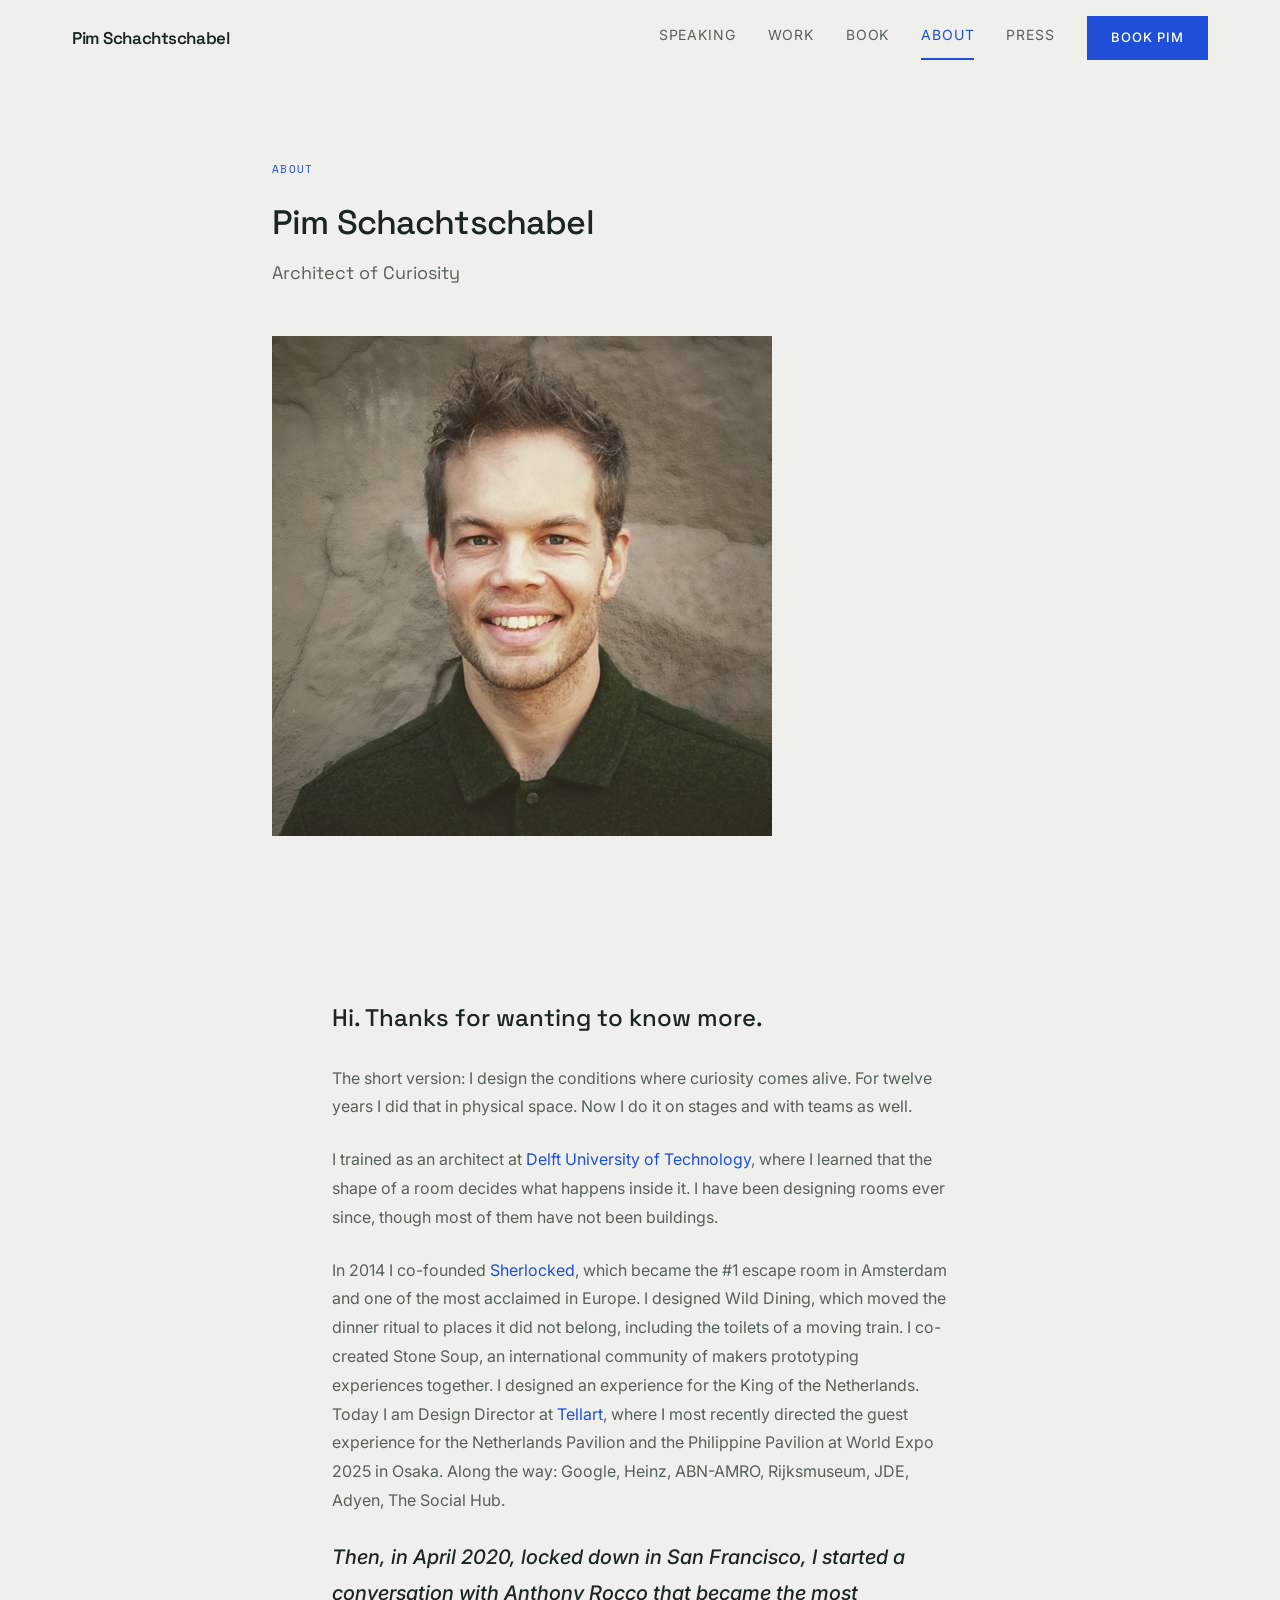
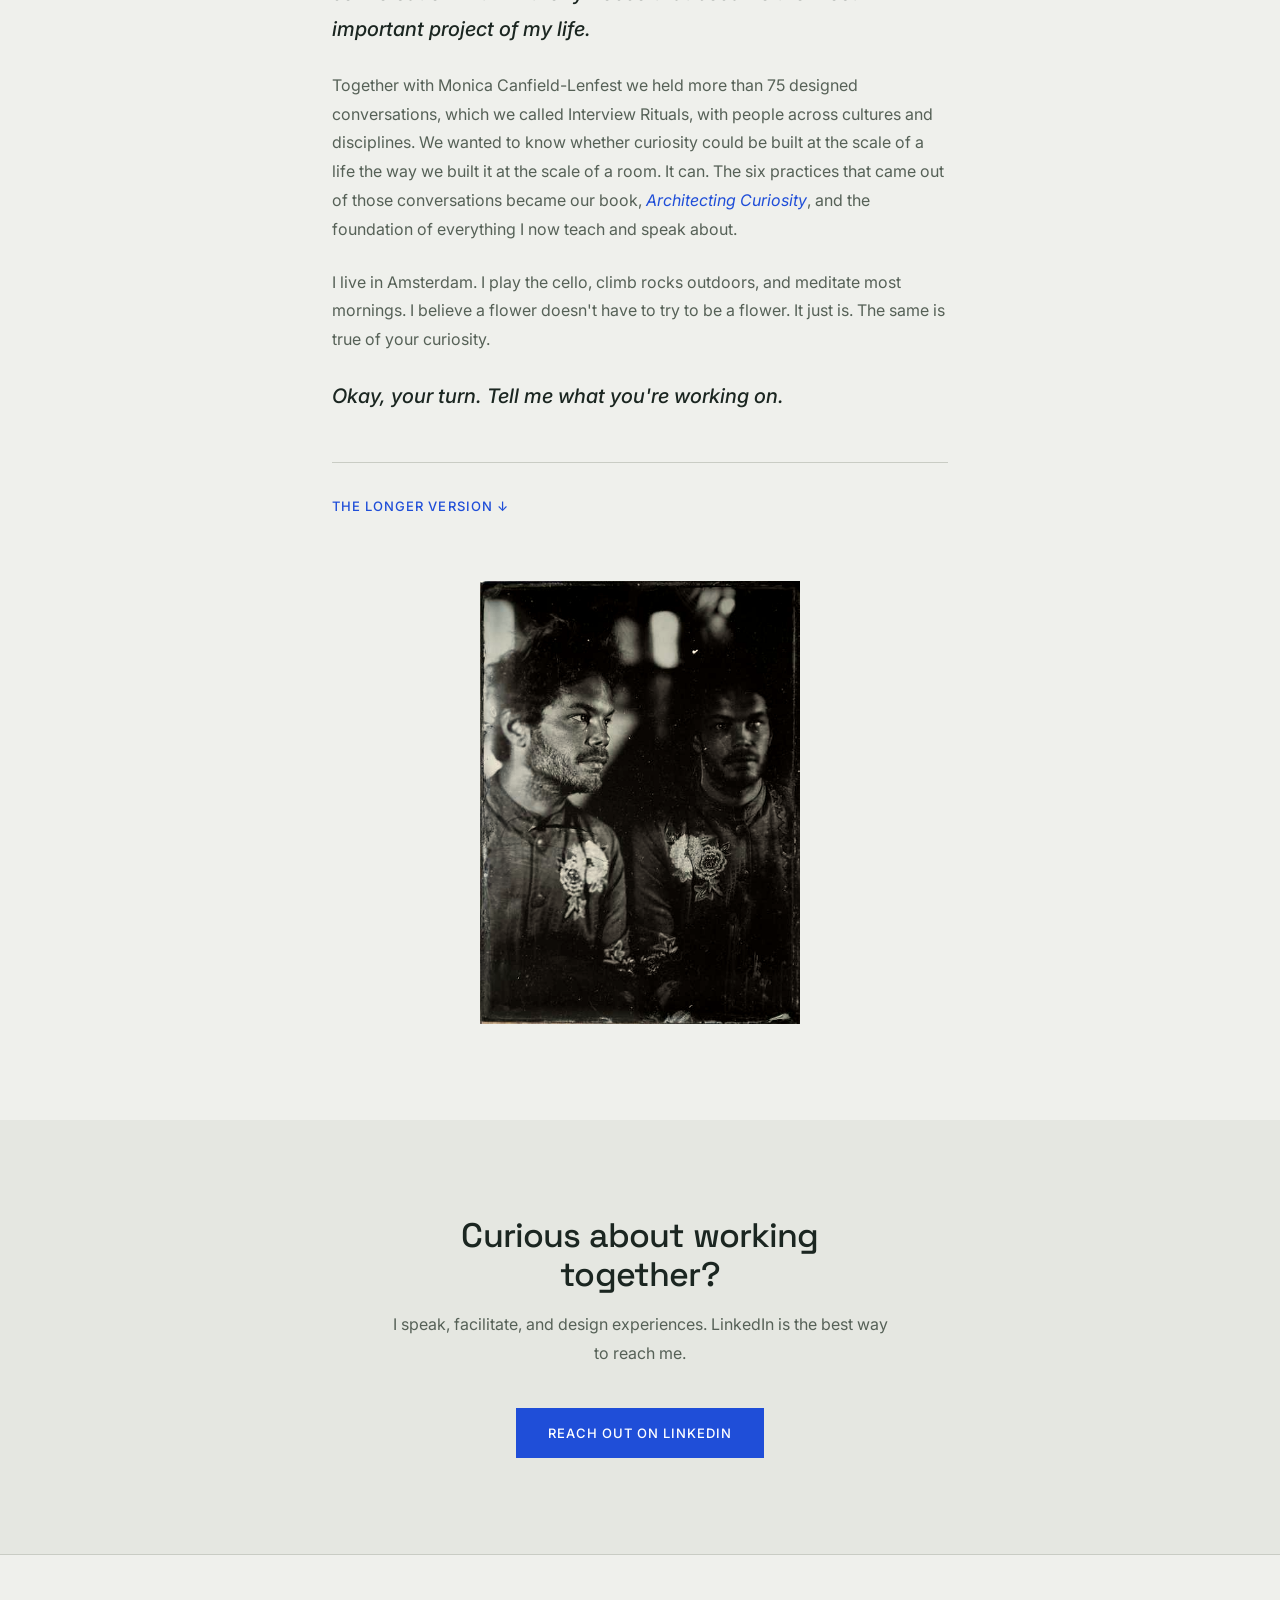
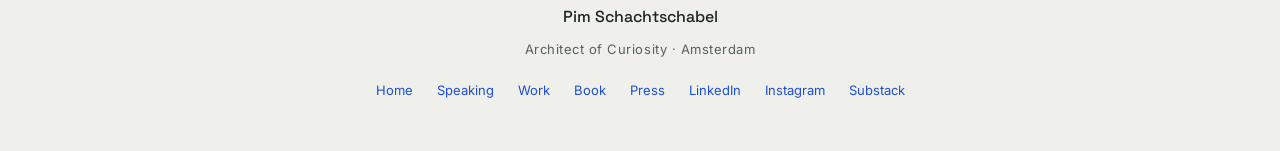
==== commit eec33c2e: "Update18Nov" ====
--- a/about.html
+++ b/about.html
@@ -21,7 +21,7 @@
   <link rel="icon" href="favicon.svg" type="image/svg+xml">
   <link rel="preconnect" href="https://fonts.googleapis.com">
   <link rel="preconnect" href="https://fonts.gstatic.com" crossorigin>
-  <link href="https://fonts.googleapis.com/css2?family=Cormorant+Garamond:ital,wght@0,300;0,400;0,500;0,600;0,700;1,400;1,500&family=DM+Sans:ital,wght@0,300;0,400;0,500;0,600;1,400&display=swap" rel="stylesheet">
+  <link href="https://fonts.googleapis.com/css2?family=Inter:ital,wght@0,400;0,500;0,600;1,400&family=Space+Grotesk:wght@400;500;700&family=Space+Mono:wght@400;700&display=swap" rel="stylesheet">
   <link rel="stylesheet" href="styles.css">
 </head>
 <body>
--- a/styles.css
+++ b/styles.css
@@ -1,23 +1,32 @@
 /* ========== DESIGN TOKENS ========== */
 :root {
-  /* Colors — semantic naming (Primer pattern).
-     Contrast ratios noted against --color-bg-default (#F8F4EF) unless stated. */
-  --color-bg-default: #F8F4EF;
-  --color-bg-subtle: #EDE7DF;
-  --color-bg-emphasis: #334A40;
-  --color-bg-emphasis-alt: #3F5A4E;
-  --color-fg-default: #2D4038;          /* 10.1:1 */
-  --color-fg-muted: #4F6B5A;            /* 5.35:1 on bg-default, 4.77:1 on bg-subtle — AA on both */
-  --color-fg-on-emphasis: #F8F4EF;
-
-  /* Accent: text-safe by default. --accent-muted is decorative only (never text). */
-  --color-accent: #9E5A31;              /* 4.84:1 on bg-default; only 4.32:1 on bg-subtle,
-                                           so small accent text on subtle uses accent-hover */
-  --color-accent-hover: #7E4626;        /* 6.88:1 on bg-default; 6.13:1 on bg-subtle */
-  --color-accent-muted: #B86B3D;        /* borders, rules, non-text marks only */
-  --color-accent-on-dark: #E0A87F;      /* 4.59:1 on --color-bg-emphasis */
-
-  --color-border-default: #D9D0C5;
+  /* Colors — semantic naming (Primer pattern). "Blueprint" identity:
+     drafting paper, ink, and a drafting-blue accent, with the green kept
+     as structure rather than decoration. Ratios are measured, not estimated. */
+  --color-bg-default: #EFF0EC;          /* drafting paper */
+  --color-bg-subtle: #E5E7E1;
+  --color-bg-emphasis: #16241D;
+  --color-bg-emphasis-alt: #1F3329;
+  --color-fg-default: #1B2621;          /* 13.63:1 on paper, 12.52:1 on subtle */
+  --color-fg-muted: #566157;            /* 5.66:1 on paper, 5.20:1 on subtle */
+  --color-fg-on-emphasis: #EDEFE9;      /* 13.90:1 on bg-emphasis */
+  --color-fg-on-emphasis-muted: #A9B6AC;/* 7.65:1 on bg-emphasis */
+
+  /* Accent: drafting ink blue. Unlike the previous terracotta it clears AA for
+     small text on BOTH light grounds, so it needs no scoped exceptions. */
+  --color-accent: #1F4ED8;              /* 5.84:1 on paper, 5.37:1 on subtle, 6.69:1 under white */
+  --color-accent-hover: #173CA6;        /* 8.21:1 on paper, 7.54:1 on subtle, 9.40:1 under white */
+  --color-accent-muted: #8FA6DD;        /* rules and non-text marks only */
+  --color-accent-on-dark: #9DB8FF;      /* 8.23:1 on bg-emphasis */
+
+  --color-structure: #2F4A3C;           /* the green — structural, 8.47:1 on paper */
+  --color-border-default: #C9CCC4;
+  --color-border-on-emphasis: #33493C;
+  --color-grid: rgba(31, 78, 216, 0.07);
+  --color-grid-lit: rgba(31, 78, 216, 0.26);
+  /* rgb triples, so translucent variants stay tied to the palette */
+  --rgb-bg-default: 239 240 236;
+  --rgb-fg-on-emphasis: 237 239 233;
   --color-white: #FFFFFF;
 
   /* Spacing — base-8 scale */
@@ -33,8 +42,9 @@
   --space-9: 6rem;      /* 96px */
 
   /* Typography */
-  --font-serif: 'Cormorant Garamond', Georgia, 'Times New Roman', serif;
-  --font-sans: 'DM Sans', -apple-system, BlinkMacSystemFont, 'Segoe UI', Helvetica, Arial, sans-serif;
+  --font-display: 'Space Grotesk', system-ui, -apple-system, 'Segoe UI', Helvetica, Arial, sans-serif;
+  --font-body: 'Inter', system-ui, -apple-system, 'Segoe UI', Helvetica, Arial, sans-serif;
+  --font-mono: 'Space Mono', ui-monospace, SFMono-Regular, Menlo, monospace;
   --font-size-xs: 0.75rem;     /* 12px */
   --font-size-sm: 0.8125rem;   /* 13px */
   --font-size-base: 1rem;      /* 16px */
@@ -44,8 +54,12 @@
   --font-size-2xl: 1.75rem;    /* 28px */
   --font-size-3xl: 2rem;       /* 32px */
   --font-size-4xl: 2.5rem;     /* 40px */
-  --font-size-display: clamp(2rem, 5vw, 3.5rem);
-  --font-size-hero: clamp(2.5rem, 7vw, 4.5rem);
+  /* Space Grotesk carries far more weight per pixel than Cormorant did,
+     so the display sizes come down even though the impact goes up. */
+  --font-size-display: clamp(1.875rem, 4.6vw, 3.25rem);
+  --font-size-hero: clamp(2.25rem, 6vw, 4rem);
+  --track-display: -0.03em;
+  --track-heading: -0.025em;
   --line-height-tight: 1.15;
   --line-height-snug: 1.3;
   --line-height-normal: 1.7;
@@ -92,7 +106,7 @@
 }
 
 body {
-  font-family: var(--font-sans);
+  font-family: var(--font-body);
   font-size: var(--font-size-base);
   line-height: var(--line-height-normal);
   color: var(--color-fg-default);
@@ -151,69 +165,72 @@
 
 /* ========== TYPOGRAPHY ========== */
 .text-label {
-  font-family: var(--font-sans);
-  font-size: var(--font-size-sm);
-  font-weight: 500;
+  font-family: var(--font-mono);
+  font-size: 0.6875rem;
+  font-weight: 400;
   letter-spacing: 0.12em;
   text-transform: uppercase;
   color: var(--color-accent);
 }
 .text-label--light { color: var(--color-accent-on-dark); }
 .text-label--small {
-  font-size: 0.6875rem;
-  letter-spacing: 0.16em;
+  font-size: 0.625rem;
+  letter-spacing: 0.14em;
 }
 
 .heading-display {
-  font-family: var(--font-serif);
+  font-family: var(--font-display);
   font-size: var(--font-size-display);
-  font-weight: 300;
-  line-height: var(--line-height-tight);
-  color: var(--color-fg-default);
-  font-style: italic;
+  font-weight: 500;
+  line-height: 1.08;
+  letter-spacing: var(--track-display);
+  color: var(--color-fg-default);
 }
 
 .heading-hero {
-  font-family: var(--font-serif);
+  font-family: var(--font-display);
   font-size: var(--font-size-hero);
-  font-weight: 300;
-  line-height: 1.1;
+  font-weight: 500;
+  line-height: 1.06;
+  letter-spacing: var(--track-display);
   color: var(--color-fg-default);
 }
 
 .heading-section {
-  font-family: var(--font-serif);
-  font-size: clamp(1.75rem, 3vw, 2.25rem);
-  font-weight: 400;
+  font-family: var(--font-display);
+  font-size: clamp(1.625rem, 3vw, 2.125rem);
+  font-weight: 500;
+  line-height: 1.15;
+  letter-spacing: var(--track-heading);
+  color: var(--color-fg-default);
+}
+
+.heading-card {
+  font-family: var(--font-display);
+  font-size: var(--font-size-2xl);
+  font-weight: 500;
+  line-height: 1.2;
+  letter-spacing: var(--track-heading);
+  color: var(--color-fg-default);
+}
+
+.heading-subsection {
+  font-family: var(--font-display);
+  font-size: var(--font-size-xl);
+  font-weight: 500;
   line-height: var(--line-height-snug);
   color: var(--color-fg-default);
 }
 
-.heading-card {
-  font-family: var(--font-serif);
-  font-size: var(--font-size-2xl);
-  font-weight: 500;
-  line-height: var(--line-height-snug);
-  color: var(--color-fg-default);
-}
-
-.heading-subsection {
-  font-family: var(--font-serif);
-  font-size: var(--font-size-xl);
-  font-weight: 500;
-  line-height: var(--line-height-snug);
-  color: var(--color-fg-default);
-}
-
 .text-lead {
-  font-family: var(--font-serif);
+  font-family: var(--font-display);
   font-size: clamp(1.25rem, 3vw, 1.625rem);
   line-height: var(--line-height-normal);
   color: var(--color-fg-default);
 }
 
 .text-body {
-  font-family: var(--font-sans);
+  font-family: var(--font-body);
   font-size: var(--font-size-base);
   line-height: var(--line-height-relaxed);
   color: var(--color-fg-muted);
@@ -225,29 +242,27 @@
 }
 
 .text-quote {
-  font-family: var(--font-serif);
-  font-style: italic;
+  font-family: var(--font-display);
   font-size: clamp(1.25rem, 3vw, 1.75rem);
   line-height: 1.6;
   color: var(--color-fg-default);
 }
 
 .text-caption {
-  font-family: var(--font-serif);
+  font-family: var(--font-display);
   font-size: var(--font-size-lg);
-  font-style: italic;
   line-height: var(--line-height-normal);
 }
 .text-caption--muted { color: var(--color-fg-muted); }
 
 /* Muted text sitting on the dark emphasis background */
-.text-on-emphasis-muted { color: rgba(248, 244, 239, 0.78); }
+.text-on-emphasis-muted { color: var(--color-fg-on-emphasis-muted); }
 
 /* ========== BUTTONS ========== */
 .btn {
   display: inline-block;
   padding: 0.875rem 2rem;
-  font-family: var(--font-sans);
+  font-family: var(--font-body);
   font-size: var(--font-size-sm);
   font-weight: 500;
   letter-spacing: 0.08em;
@@ -256,6 +271,7 @@
   cursor: pointer;
   transition: background var(--duration-normal), color var(--duration-normal), border-color var(--duration-normal);
   border: none;
+  border-radius: 0;
   min-height: 2.75rem; /* 44px touch target */
 }
 .btn--primary {
@@ -278,7 +294,7 @@
 .btn--ghost {
   background: transparent;
   color: var(--color-fg-on-emphasis);
-  border: 1px solid rgba(248, 244, 239, 0.4);
+  border: 1px solid rgb(var(--rgb-fg-on-emphasis) / 0.4);
   padding: 0.875rem 2rem;
 }
 .btn--ghost:hover {
@@ -295,7 +311,7 @@
   transition: background var(--duration-normal), border-color var(--duration-normal), backdrop-filter var(--duration-normal);
 }
 .nav--scrolled {
-  background: rgba(248, 244, 239, 0.95);
+  background: rgb(var(--rgb-bg-default) / 0.95);
   backdrop-filter: blur(10px);
   -webkit-backdrop-filter: blur(10px);
   border-bottom-color: var(--color-border-default);
@@ -309,13 +325,18 @@
   align-items: center;
 }
 .nav__logo {
-  font-family: var(--font-serif);
-  font-size: var(--font-size-lg);
+  display: inline-flex;
+  align-items: center;
+  gap: var(--space-2);
+  font-family: var(--font-display);
+  font-size: var(--font-size-md);
   font-weight: 600;
   color: var(--color-fg-default);
-  letter-spacing: 0.02em;
+  letter-spacing: var(--track-heading);
   text-decoration: none;
 }
+.nav__logo .swing { width: 1.125rem; height: 1.125rem; }
+.nav--over-media:not(.nav--scrolled) .nav__logo .swing { color: var(--color-accent-on-dark); }
 .nav__logo:hover { color: var(--color-accent); }
 .nav__links {
   display: flex;
@@ -324,7 +345,7 @@
   list-style: none;
 }
 .nav__link {
-  font-family: var(--font-sans);
+  font-family: var(--font-body);
   font-size: 0.875rem;
   font-weight: 400;
   color: var(--color-fg-muted);
@@ -349,10 +370,10 @@
 }
 
 /* Pages whose hero is a full-bleed image: nav sits on dark media until scrolled.
-   The primary CTA is already white-on-terracotta, so it needs no override. */
+   The primary CTA is already white-on-blue, so it needs no override. */
 .nav--over-media:not(.nav--scrolled) .nav__logo,
 .nav--over-media:not(.nav--scrolled) .nav__link {
-  color: rgba(248, 244, 239, 0.92);
+  color: rgb(var(--rgb-fg-on-emphasis) / 0.92);
 }
 .nav--over-media:not(.nav--scrolled) .nav__logo:hover,
 .nav--over-media:not(.nav--scrolled) .nav__link:hover,
@@ -361,7 +382,7 @@
   border-bottom-color: var(--color-accent-on-dark);
 }
 .nav--over-media:not(.nav--scrolled) .nav__hamburger-line {
-  background: rgba(248, 244, 239, 0.92);
+  background: rgb(var(--rgb-fg-on-emphasis) / 0.92);
 }
 
 /* Hamburger */
@@ -412,7 +433,7 @@
   text-align: left;
   text-decoration: none;
   border-bottom: 1px solid var(--color-border-default);
-  font-family: var(--font-sans);
+  font-family: var(--font-body);
   font-size: var(--font-size-base);
   color: var(--color-fg-default);
   padding: 0.75rem 0;
@@ -434,37 +455,223 @@
   .nav__cta { padding: 0.625rem 1rem; }
 }
 
-/* ========== SCROLL REVEAL ========== */
-.reveal {
+/* ========== SCROLL REVEAL — FOCUS PULL ==========
+   Content arrives out of focus and resolves as attention reaches it: the
+   "almost knowing" gap, performed by the page rather than described by it.
+
+   The RESTING state is sharp and visible. Blur is applied only by one of the
+   two paths below, so if neither runs — no JS, reduced motion, an old engine —
+   nothing is ever stranded unreadable.
+
+   Path 1: browsers with scroll-driven animation track the element's real
+   position in the viewport, off the main thread, so focus scrubs with scroll.
+   Path 2: everywhere else main.js sets .js-reveal and a one-shot observer
+   transitions each element once. */
+@keyframes focus-pull-text {
+  from { opacity: 0.25; filter: blur(5px); transform: translateY(0.875rem); }
+  to   { opacity: 1;    filter: blur(0);   transform: translateY(0); }
+}
+@keyframes focus-pull-media {
+  from { opacity: 0.35; filter: blur(14px); transform: scale(1.035); }
+  to   { opacity: 1;    filter: blur(0);    transform: scale(1); }
+}
+
+@media (prefers-reduced-motion: no-preference) {
+  @supports (animation-timeline: view()) {
+    .reveal {
+      animation: focus-pull-text linear both;
+      animation-timeline: view();
+      animation-range: entry 4% cover 26%;
+    }
+    /* Images carry the real depth; heavy blur on type reads as a bug. */
+    .reveal--media {
+      animation-name: focus-pull-media;
+      animation-range: entry 0% cover 32%;
+    }
+  }
+
+  .js-reveal .reveal {
+    opacity: 0.25;
+    filter: blur(5px);
+    transform: translateY(0.875rem);
+    transition: opacity var(--duration-slow) var(--ease-default),
+                filter var(--duration-slow) var(--ease-default),
+                transform var(--duration-slow) var(--ease-default);
+  }
+  .js-reveal .reveal--media {
+    opacity: 0.35;
+    filter: blur(12px);
+    transform: scale(1.03);
+  }
+  .js-reveal .reveal.is-visible {
+    opacity: 1;
+    filter: blur(0);
+    transform: none;
+  }
+  .js-reveal .reveal--d1 { transition-delay: 0.1s; }
+  .js-reveal .reveal--d2 { transition-delay: 0.2s; }
+  .js-reveal .reveal--d3 { transition-delay: 0.3s; }
+  .js-reveal .reveal--d4 { transition-delay: 0.45s; }
+  .js-reveal .reveal--d5 { transition-delay: 0.6s; }
+}
+
+/* ========== THE MARK — ARCHITECTURAL DOOR SWING ==========
+   The plan symbol for a door: the jamb, and the arc of its swing. It is the
+   drawing convention for a threshold, which is the thing Pim designs. */
+.swing {
+  display: block;
+  width: 1.5rem;
+  height: 1.5rem;
+  flex: none;
+  color: var(--color-accent);
+}
+.swing path {
+  fill: none;
+  stroke: currentColor;
+  stroke-width: 1.5;
+}
+.bg-emphasis .swing { color: var(--color-accent-on-dark); }
+
+.divider {
+  display: flex;
+  align-items: center;
+  gap: var(--space-3);
+  max-width: var(--max-width-content);
+  margin: var(--space-5) auto;
+  padding-inline: var(--padding-page);
+}
+.divider::before,
+.divider::after {
+  content: "";
+  flex: 1;
+  height: 1px;
+  background: var(--color-border-default);
+}
+
+/* ========== THE DEVICE — DRAWING ANNOTATION ==========
+   A mono label on a leader line with a terminal tick, the way a note attaches
+   to a technical drawing. Left-aligned contexts only; centred headers keep
+   the plain .text-label. */
+.anno {
+  position: relative;
+  padding-left: 1.75rem;
+  font-family: var(--font-mono);
+  font-size: 0.6875rem;
+  font-weight: 400;
+  letter-spacing: 0.12em;
+  text-transform: uppercase;
+  color: var(--color-accent);
+}
+.anno::before {
+  content: "";
+  position: absolute;
+  left: 0;
+  top: 0.62em;
+  width: 1.125rem;
+  height: 1px;
+  background: currentColor;
+}
+.anno::after {
+  content: "";
+  position: absolute;
+  left: 0;
+  top: calc(0.62em - 3px);
+  width: 1px;
+  height: 7px;
+  background: currentColor;
+}
+.bg-emphasis .anno { color: var(--color-accent-on-dark); }
+
+/* Registration corners, as on a drawing sheet. */
+.frame {
+  position: relative;
+  display: block;
+  margin: 0;
+}
+.frame::before,
+.frame::after {
+  content: "";
+  position: absolute;
+  width: 14px;
+  height: 14px;
+  pointer-events: none;
+  border-color: var(--color-accent);
+  border-style: solid;
+}
+.frame::before { top: -5px;    left: -5px;  border-width: 1px 0 0 1px; }
+.frame::after  { bottom: -5px; right: -5px; border-width: 0 1px 1px 0; }
+.bg-emphasis .frame::before,
+.bg-emphasis .frame::after { border-color: var(--color-accent-on-dark); }
+
+/* ========== THE POINTER — AN INSTRUMENT OF ATTENTION ==========
+   The pointer is a registration mark, matching the corners on framed media:
+   a gapped crosshair that closes into a reticle over anything interactive.
+   Running text keeps the I-beam, because losing the selection affordance to
+   a flourish is a bad trade. Touch devices never see any of this. */
+@media (hover: hover) and (pointer: fine) {
+  body {
+    cursor: url("data:image/svg+xml,%3Csvg xmlns='http://www.w3.org/2000/svg' width='24' height='24'%3E%3Cg stroke='%231F4ED8' stroke-width='1.25' stroke-linecap='round'%3E%3Cpath d='M12 3v5M12 16v5M3 12h5M16 12h5'/%3E%3C/g%3E%3C/svg%3E") 12 12, crosshair;
+  }
+  p, h1, h2, h3, h4, h5, h6, li, blockquote, figcaption, summary {
+    cursor: text;
+  }
+  a, button, summary, .btn, [role="button"],
+  a p, a h1, a h2, a h3, a h4, button p, summary p {
+    cursor: url("data:image/svg+xml,%3Csvg xmlns='http://www.w3.org/2000/svg' width='28' height='28'%3E%3Cg fill='none' stroke='%231F4ED8' stroke-width='1.25' stroke-linecap='round'%3E%3Ccircle cx='14' cy='14' r='5.5'/%3E%3Cpath d='M14 2v4M14 22v4M2 14h4M22 14h4'/%3E%3C/g%3E%3C/svg%3E") 14 14, pointer;
+  }
+  .bg-emphasis, .bg-emphasis p, .bg-emphasis h2, .bg-emphasis h3, .speaking-hero {
+    cursor: url("data:image/svg+xml,%3Csvg xmlns='http://www.w3.org/2000/svg' width='24' height='24'%3E%3Cg stroke='%239DB8FF' stroke-width='1.25' stroke-linecap='round'%3E%3Cpath d='M12 3v5M12 16v5M3 12h5M16 12h5'/%3E%3C/g%3E%3C/svg%3E") 12 12, crosshair;
+  }
+  .bg-emphasis a, .bg-emphasis .btn, .speaking-hero a {
+    cursor: url("data:image/svg+xml,%3Csvg xmlns='http://www.w3.org/2000/svg' width='28' height='28'%3E%3Cg fill='none' stroke='%239DB8FF' stroke-width='1.25' stroke-linecap='round'%3E%3Ccircle cx='14' cy='14' r='5.5'/%3E%3Cpath d='M14 2v4M14 22v4M2 14h4M22 14h4'/%3E%3C/g%3E%3C/svg%3E") 14 14, pointer;
+  }
+}
+
+/* Drafting grid, faded at both edges so it never stops on a hard line. */
+.band--grid { position: relative; }
+.band--grid::before {
+  content: "";
+  position: absolute;
+  inset: 0;
+  pointer-events: none;
+  background-image:
+    linear-gradient(var(--color-grid) 1px, transparent 1px),
+    linear-gradient(90deg, var(--color-grid) 1px, transparent 1px);
+  background-size: 40px 40px;
+  -webkit-mask-image: linear-gradient(to bottom, transparent, #000 15%, #000 85%, transparent);
+  mask-image: linear-gradient(to bottom, transparent, #000 15%, #000 85%, transparent);
+}
+.band--grid > * { position: relative; z-index: 1; }
+
+/* The structure is only visible where you are looking: a second, brighter
+   grid masked to a soft disc under the pointer. Purely additive — without
+   JS, or on touch, the static grid above is all there is. */
+.band--grid::after {
+  content: "";
+  position: absolute;
+  inset: 0;
+  z-index: 0;
+  pointer-events: none;
   opacity: 0;
-  transform: translateY(1.5rem);
-  transition: opacity var(--duration-slow) var(--ease-default),
-              transform var(--duration-slow) var(--ease-default);
-}
-.reveal.is-visible {
-  opacity: 1;
-  transform: translateY(0);
-}
-.reveal--d1 { transition-delay: 0.1s; }
-.reveal--d2 { transition-delay: 0.2s; }
-.reveal--d3 { transition-delay: 0.3s; }
-.reveal--d4 { transition-delay: 0.45s; }
-.reveal--d5 { transition-delay: 0.6s; }
+  transition: opacity 0.4s var(--ease-default);
+  background-image:
+    linear-gradient(var(--color-grid-lit) 1px, transparent 1px),
+    linear-gradient(90deg, var(--color-grid-lit) 1px, transparent 1px);
+  background-size: 40px 40px;
+  -webkit-mask-image: radial-gradient(11rem circle at var(--px, 50%) var(--py, 50%), #000 0%, rgba(0, 0, 0, 0.45) 38%, transparent 70%);
+  mask-image: radial-gradient(11rem circle at var(--px, 50%) var(--py, 50%), #000 0%, rgba(0, 0, 0, 0.45) 38%, transparent 70%);
+}
+.band--grid.is-lit::after { opacity: 1; }
 
 @media (prefers-reduced-motion: reduce) {
-  .reveal { opacity: 1; transform: none; transition: none; }
-}
-
-/* No-JS fallback: never hide content behind an animation that will not run */
-.no-js .reveal { opacity: 1; transform: none; }
+  .band--grid::after { display: none; }
+}
 
 /* ========== HERO ========== */
 .hero {
-  min-height: 100vh;
-  min-height: 100dvh;
   display: flex;
   align-items: center;
-  padding: 7.5rem var(--padding-page) 5rem;
+  padding: 9rem var(--padding-page) var(--space-9);
 }
 .hero__inner {
   max-width: var(--max-width-content);
@@ -483,6 +690,7 @@
   flex-wrap: wrap;
   margin-top: var(--space-6);
 }
+.frame > .hero__image { display: block; }
 .hero__image {
   width: clamp(16rem, 30vw, 22.5rem);
   height: clamp(16rem, 30vw, 22.5rem);
@@ -498,15 +706,10 @@
 
 /* ========== SECTION BACKGROUNDS ========== */
 .bg-subtle  { background: var(--color-bg-subtle); }
-/* --color-accent is only 4.32:1 on bg-subtle, under AA for small text.
-   Small accent labels inside a subtle section take the darker variant. */
-.bg-subtle .text-label,
-.bg-subtle .talk__num,
-.bg-subtle .press-card__tag,
-.bg-subtle .case__condition-label,
-.bg-subtle .pillar-card__cta { color: var(--color-accent-hover); }
+/* The drafting blue clears AA for small text on bg-subtle too (5.37:1),
+   so the darker-variant exception the terracotta needed is gone. */
 .bg-emphasis { background: var(--color-bg-emphasis); color: var(--color-fg-on-emphasis); }
-.bg-emphasis .text-body { color: rgba(248, 244, 239, 0.78); }
+.bg-emphasis .text-body { color: var(--color-fg-on-emphasis-muted); }
 .bg-emphasis .heading-section,
 .bg-emphasis .heading-card,
 .bg-emphasis .heading-subsection,
@@ -528,9 +731,10 @@
   list-style: none;
 }
 .credentials__item {
-  font-size: var(--font-size-sm);
+  font-family: var(--font-mono);
+  font-size: 0.6875rem;
   font-weight: 400;
-  letter-spacing: 0.06em;
+  letter-spacing: 0.1em;
   color: var(--color-fg-muted);
   text-transform: uppercase;
 }
@@ -562,7 +766,7 @@
 .pillar-card__body { flex: 1; }
 .pillar-card__cta {
   display: inline-block;
-  font-family: var(--font-sans);
+  font-family: var(--font-body);
   font-size: var(--font-size-sm);
   font-weight: 500;
   color: var(--color-accent);
@@ -587,7 +791,7 @@
 }
 .principle-item { padding: var(--space-4) var(--space-2); text-align: center; }
 .principle-item__stage {
-  font-family: var(--font-sans);
+  font-family: var(--font-body);
   font-size: 0.625rem;
   font-weight: 500;
   letter-spacing: 0.14em;
@@ -596,10 +800,9 @@
   margin-bottom: var(--space-2);
 }
 .principle-item__name {
-  font-family: var(--font-serif);
+  font-family: var(--font-display);
   font-size: var(--font-size-xl);
   font-weight: 500;
-  font-style: italic;
 }
 
 /* ========== PRESS CARDS ========== */
@@ -640,7 +843,7 @@
   background: transparent;
 }
 .press-card__tag {
-  font-family: var(--font-sans);
+  font-family: var(--font-body);
   font-size: 0.6875rem;
   font-weight: 600;
   letter-spacing: 0.12em;
@@ -649,7 +852,7 @@
 }
 .press-card--static .press-card__tag { color: var(--color-fg-muted); }
 .press-card__title {
-  font-family: var(--font-serif);
+  font-family: var(--font-display);
   font-size: 1.375rem;
   font-weight: 500;
   line-height: 1.3;
@@ -657,7 +860,7 @@
   margin: 0;
 }
 .press-card__meta {
-  font-family: var(--font-sans);
+  font-family: var(--font-body);
   font-size: 0.8125rem;
   color: var(--color-fg-muted);
   margin-top: auto;
@@ -678,6 +881,7 @@
 
 /* ========== WORK CARDS ========== */
 .work-card { overflow: hidden; }
+.work-card { overflow: visible; }
 .work-card__image-wrap { overflow: hidden; height: 13.75rem; }
 .work-card__image {
   width: 100%;
@@ -688,7 +892,7 @@
 .work-card:hover .work-card__image { transform: scale(1.05); }
 .work-card__body { padding: var(--space-4) 0; }
 .work-card__title {
-  font-family: var(--font-serif);
+  font-family: var(--font-display);
   font-size: 1.5rem;
   font-weight: 500;
   color: var(--color-fg-default);
@@ -754,14 +958,14 @@
 /* ========== TALK CARDS ========== */
 .talk { border-top: 1px solid var(--color-border-default); padding: var(--space-7) 0; }
 .talk__num {
-  font-family: var(--font-sans);
+  font-family: var(--font-body);
   font-size: var(--font-size-xs);
   font-weight: 500;
   color: var(--color-accent);
   letter-spacing: 0.1em;
 }
 .talk__title {
-  font-family: var(--font-serif);
+  font-family: var(--font-display);
   font-size: clamp(1.5rem, 3vw, 1.875rem);
   font-weight: 500;
   color: var(--color-fg-default);
@@ -769,14 +973,13 @@
   line-height: var(--line-height-snug);
 }
 .talk__subtitle {
-  font-family: var(--font-serif);
+  font-family: var(--font-display);
   font-size: var(--font-size-lg);
-  font-style: italic;
   color: var(--color-fg-muted);
   margin-bottom: var(--space-4);
 }
 .talk__audience {
-  font-family: var(--font-sans);
+  font-family: var(--font-body);
   font-size: var(--font-size-sm);
   color: var(--color-accent);
   font-style: italic;
@@ -790,22 +993,22 @@
   margin-bottom: var(--space-7);
 }
 .testimonial__quote {
-  font-family: var(--font-serif);
+  font-family: var(--font-display);
   font-size: clamp(1.125rem, 2vw, 1.25rem);
-  font-style: italic;
   line-height: 1.6;
   margin-bottom: var(--space-3);
 }
 .testimonial__author {
-  font-family: var(--font-sans);
+  font-family: var(--font-body);
   font-size: 0.875rem;
   font-weight: 500;
   color: var(--color-accent-on-dark);
 }
 .testimonial__role {
-  font-family: var(--font-sans);
+  font-family: var(--font-body);
   font-size: var(--font-size-sm);
-  color: rgba(248, 244, 239, 0.7);
+  line-height: 1.45;
+  color: var(--color-fg-on-emphasis-muted);
 }
 
 /* Attribution on light backgrounds */
@@ -815,12 +1018,13 @@
 }
 .attribution__role {
   font-size: var(--font-size-sm);
+  line-height: 1.45;
   color: var(--color-fg-muted);
 }
 
 /* ========== BOOK PAGE ========== */
 .book-title {
-  font-family: var(--font-serif);
+  font-family: var(--font-display);
   font-size: clamp(2.5rem, 7vw, 4.5rem);
   font-weight: 300;
   color: var(--color-fg-default);
@@ -852,27 +1056,25 @@
   border: 1px solid var(--color-border-default);
 }
 .principle-box__name {
-  font-family: var(--font-serif);
+  font-family: var(--font-display);
   font-size: 1.625rem;
   font-weight: 500;
-  font-style: italic;
   color: var(--color-fg-default);
   margin-bottom: var(--space-2);
 }
 
 /* ========== ABOUT PAGE ========== */
 .about-para {
-  font-family: var(--font-sans);
+  font-family: var(--font-body);
   font-size: var(--font-size-base);
   line-height: var(--line-height-relaxed);
   color: var(--color-fg-muted);
   margin-bottom: var(--space-4);
 }
 .about-para--lead {
-  font-family: var(--font-serif);
+  font-family: var(--font-display);
   font-size: 1.5rem;
   font-weight: 500;
-  font-style: italic;
   color: var(--color-fg-default);
 }
 .about-para--break {
@@ -890,14 +1092,14 @@
   text-align: center;
 }
 .site-footer__name {
-  font-family: var(--font-serif);
+  font-family: var(--font-display);
   font-size: var(--font-size-base);
   font-weight: 500;
   color: var(--color-fg-default);
   margin-bottom: var(--space-2);
 }
 .site-footer__tagline {
-  font-family: var(--font-sans);
+  font-family: var(--font-body);
   font-size: var(--font-size-sm);
   color: var(--color-fg-muted);
   margin-bottom: var(--space-3);
@@ -914,19 +1116,11 @@
   font-size: var(--font-size-sm);
 }
 
-/* ========== HERO ROLE STACK ========== */
-.hero__role {
-  font-family: var(--font-sans);
-  font-size: var(--font-size-sm);
-  font-weight: 500;
-  letter-spacing: 0.14em;
-  text-transform: uppercase;
-  color: var(--color-fg-muted);
-}
 
 /* ========== THESIS ========== */
 .thesis__statement {
-  font-family: var(--font-serif);
+  font-family: var(--font-display);
+  letter-spacing: var(--track-display);
   font-size: clamp(1.75rem, 4.5vw, 2.75rem);
   font-weight: 400;
   line-height: var(--line-height-tight);
@@ -934,7 +1128,8 @@
   color: var(--color-fg-default);
 }
 .thesis__statement em {
-  font-style: italic;
+  font-style: normal;
+  display: block;
   color: var(--color-accent);
 }
 .thesis__scales {
@@ -947,23 +1142,16 @@
 @media (min-width: 768px) {
   .thesis__scales { grid-template-columns: 1fr 1fr; gap: var(--space-7); }
 }
-.thesis__scale-label {
-  font-family: var(--font-sans);
-  font-size: var(--font-size-xs);
-  font-weight: 500;
-  letter-spacing: 0.12em;
-  text-transform: uppercase;
-  /* The thesis block sits on bg-subtle, where plain --color-accent is 4.32:1. */
-  color: var(--color-accent-hover);
-  margin-bottom: var(--space-2);
-}
 .thesis__coda {
-  font-family: var(--font-serif);
+  display: flex;
+  align-items: center;
+  justify-content: center;
+  gap: var(--space-3);
+  font-family: var(--font-display);
   font-size: var(--font-size-xl);
-  font-style: italic;
+  letter-spacing: var(--track-heading);
   color: var(--color-fg-default);
   margin-top: var(--space-6);
-  text-align: center;
 }
 
 /* ========== CASE STUDIES (WORK PAGE) ========== */
@@ -988,7 +1176,7 @@
 }
 .case__media img { width: 100%; }
 .case__meta {
-  font-family: var(--font-sans);
+  font-family: var(--font-body);
   font-size: var(--font-size-xs);
   font-weight: 500;
   letter-spacing: 0.12em;
@@ -996,7 +1184,7 @@
   color: var(--color-fg-muted);
 }
 .case__title {
-  font-family: var(--font-serif);
+  font-family: var(--font-display);
   font-size: clamp(1.75rem, 3.5vw, 2.25rem);
   font-weight: 500;
   line-height: var(--line-height-snug);
@@ -1009,7 +1197,7 @@
   border-left: 2px solid var(--color-accent-muted);
 }
 .case__condition-label {
-  font-family: var(--font-sans);
+  font-family: var(--font-body);
   font-size: var(--font-size-xs);
   font-weight: 500;
   letter-spacing: 0.12em;
@@ -1018,9 +1206,8 @@
   margin-bottom: var(--space-1);
 }
 .case__condition-text {
-  font-family: var(--font-serif);
+  font-family: var(--font-display);
   font-size: var(--font-size-xl);
-  font-style: italic;
   line-height: var(--line-height-snug);
   color: var(--color-fg-default);
 }
@@ -1031,14 +1218,14 @@
   padding: var(--space-5) 0;
 }
 .workitem__title {
-  font-family: var(--font-serif);
+  font-family: var(--font-display);
   font-size: var(--font-size-2xl);
   font-weight: 500;
   color: var(--color-fg-default);
   margin-bottom: var(--space-1);
 }
 .workitem__meta {
-  font-family: var(--font-sans);
+  font-family: var(--font-body);
   font-size: var(--font-size-xs);
   font-weight: 500;
   letter-spacing: 0.12em;
@@ -1055,7 +1242,7 @@
 }
 .about-more > summary {
   cursor: pointer;
-  font-family: var(--font-sans);
+  font-family: var(--font-body);
   font-size: var(--font-size-sm);
   font-weight: 500;
   letter-spacing: 0.08em;
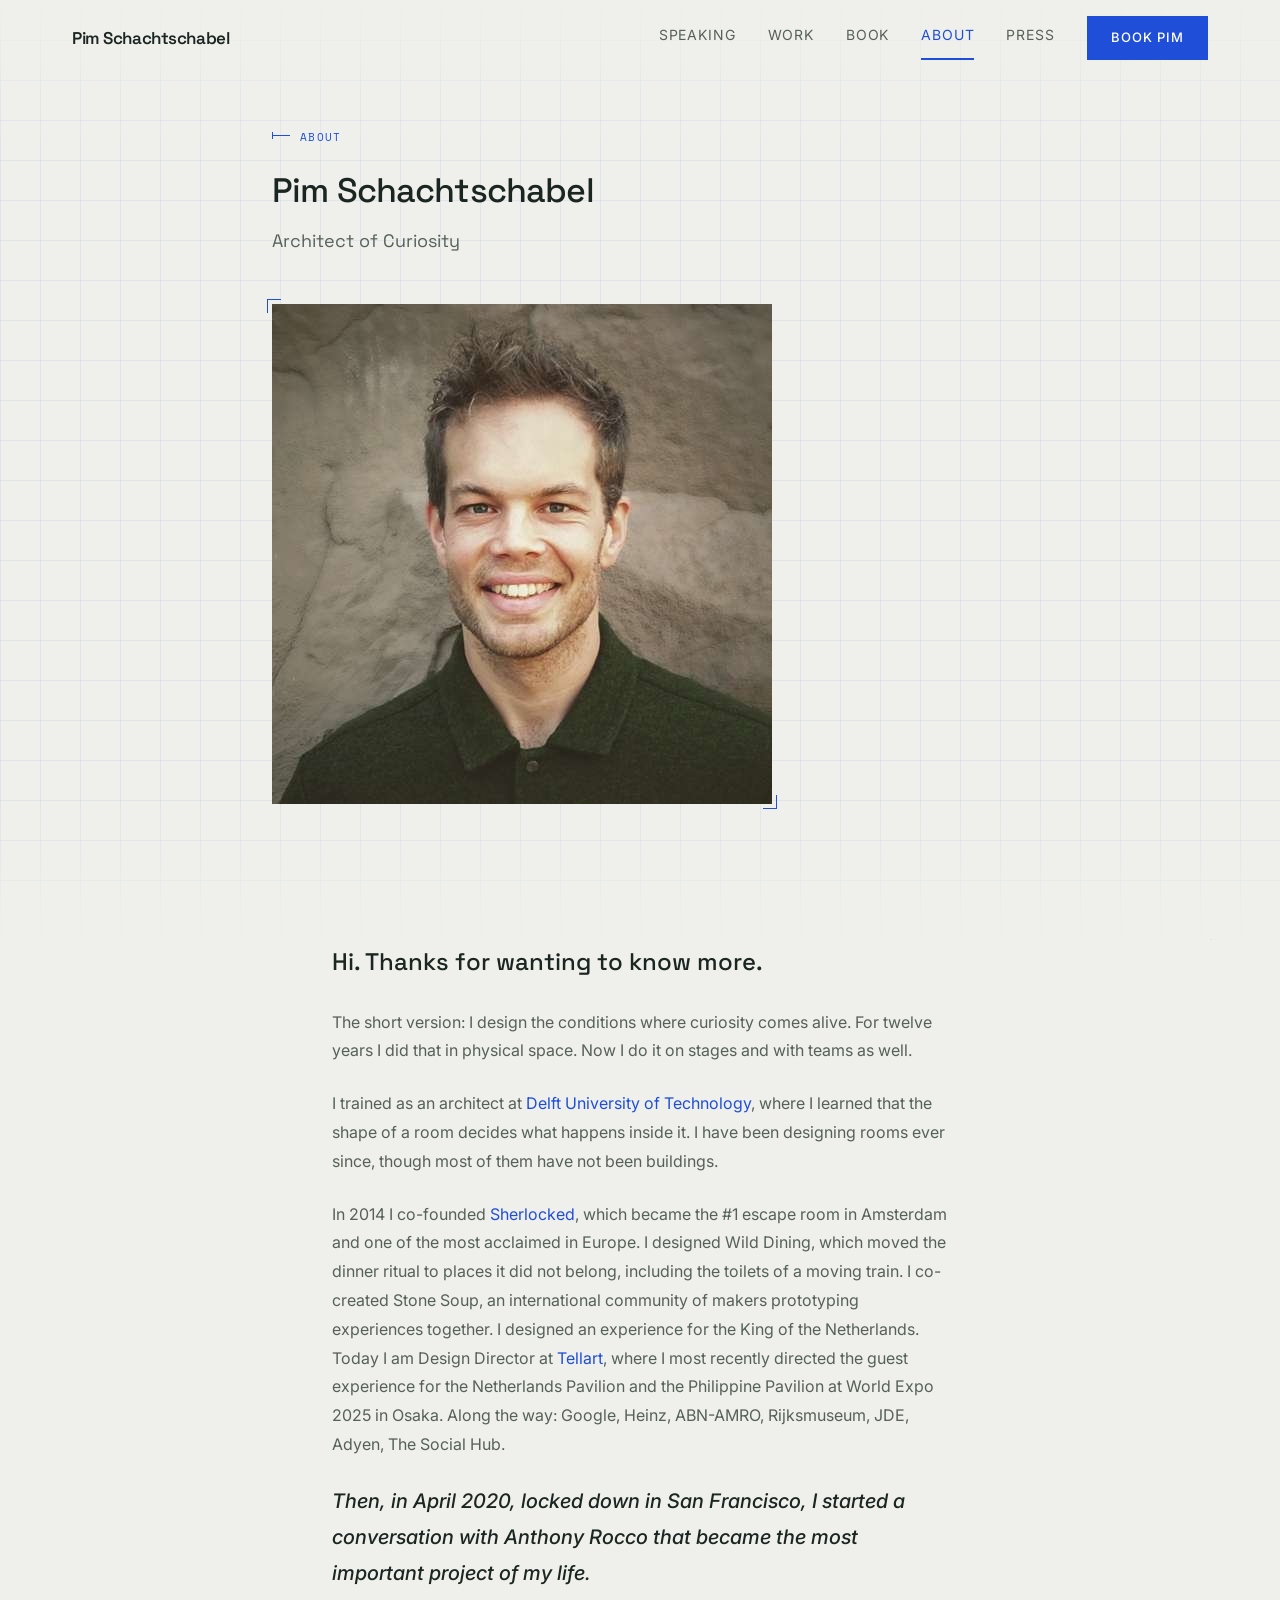
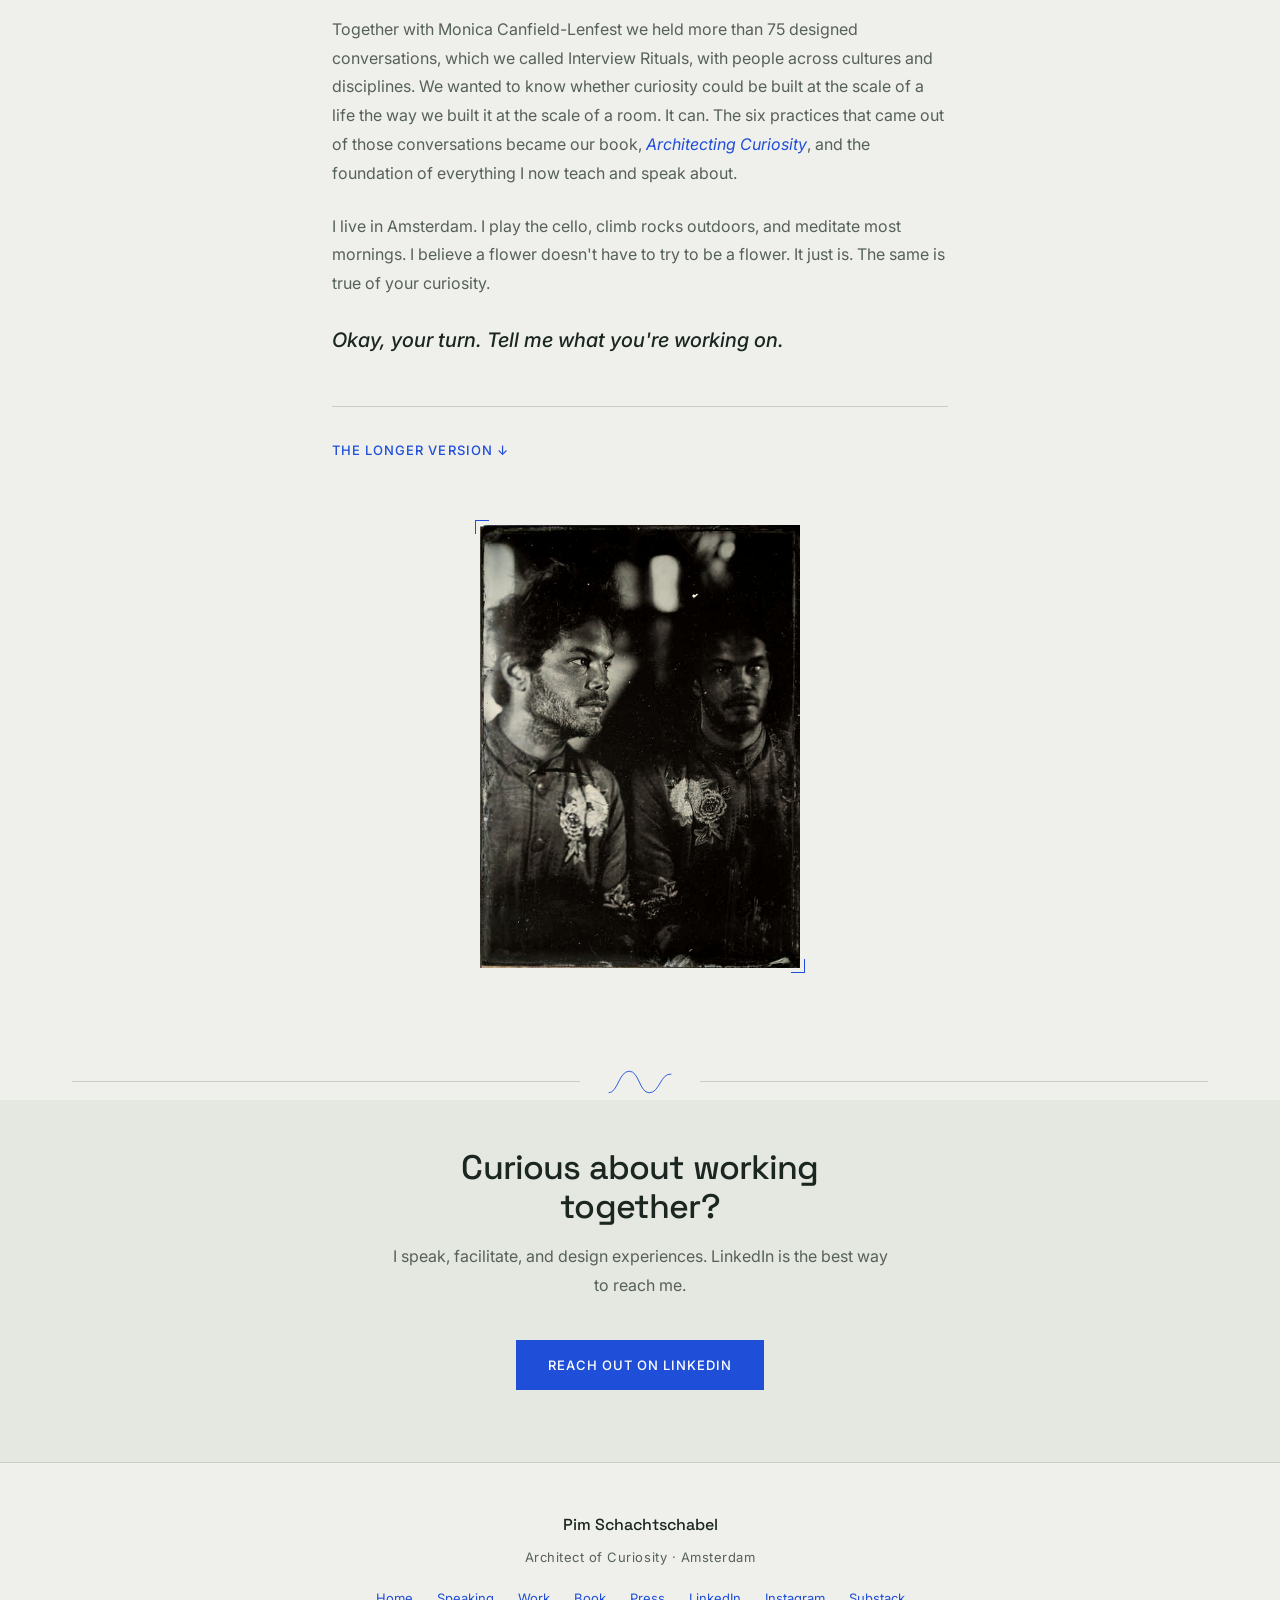
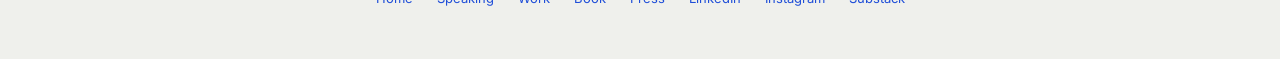
==== commit 7cdd8c72: "19Nov" ====
--- a/about.html
+++ b/about.html
@@ -56,17 +56,18 @@
   </nav>
 
   <main id="content">
-    <section class="section section--page-top">
+    <section class="section section--page-top band--grid">
+      <div class="thread" aria-hidden="true"><svg viewBox="0 0 100 900" preserveAspectRatio="none" focusable="false"><path pathLength="1" d="M58 0 C58 22 80 30 82 50 C84 68 64 76 56 64 C50 54 66 44 82 56 C96 66 92 104 88 134 C82 184 34 198 32 250 C30 302 88 316 86 370 C84 420 36 438 38 490 C40 546 94 558 88 612 C83 660 34 674 36 728 C38 782 90 792 86 848 C84 876 72 888 70 900"/></svg></div>
       <div class="container container--medium">
         <div class="reveal">
-          <p class="text-label mb-4">About</p>
+          <p class="anno mb-4">About</p>
         </div>
         <div class="reveal reveal--d1">
           <h1 class="heading-section">Pim Schachtschabel</h1>
           <p class="text-caption text-caption--muted mt-3 mb-7">Architect of Curiosity</p>
         </div>
         <div class="reveal reveal--d2">
-          <img src="images/portrait.jpg" alt="Portrait of Pim Schachtschabel" style="max-width:31.25rem;" width="500" height="500" loading="eager" fetchpriority="high" class="mb-8">
+          <figure class="frame reveal reveal--media mb-8" style="max-width:31.25rem;"><img src="images/portrait.jpg" alt="Portrait of Pim Schachtschabel" width="500" height="500" loading="eager" fetchpriority="high"></figure>
         </div>
       </div>
     </section>
@@ -120,10 +121,12 @@
         </details>
 
         <div class="reveal text-center mt-8">
-          <img src="images/tintype.jpg" alt="Tintype-style portrait of Pim Schachtschabel" style="max-width:20rem;filter:sepia(0.3) contrast(1.05);" width="500" height="692" loading="lazy" class="mx-auto">
+          <figure class="frame reveal reveal--media mx-auto" style="max-width:20rem;"><img src="images/tintype.jpg" alt="Tintype-style portrait of Pim Schachtschabel" style="filter:sepia(0.3) contrast(1.05);" width="500" height="692" loading="lazy"></figure>
         </div>
       </div>
     </section>
+
+    <div class="divider"><span class="thread thread--inline" aria-hidden="true"><svg viewBox="0 0 90 50" focusable="false"><path pathLength="1" d="M2 40 C14 40 16 10 30 10 C44 10 44 40 58 40 C72 40 74 12 88 14"/></svg></span></div>
 
     <!-- CTA -->
     <section class="section bg-subtle text-center">
--- a/styles.css
+++ b/styles.css
@@ -57,7 +57,6 @@
   /* Space Grotesk carries far more weight per pixel than Cormorant did,
      so the display sizes come down even though the impact goes up. */
   --font-size-display: clamp(1.875rem, 4.6vw, 3.25rem);
-  --font-size-hero: clamp(2.25rem, 6vw, 4rem);
   --track-display: -0.03em;
   --track-heading: -0.025em;
   --line-height-tight: 1.15;
@@ -71,7 +70,12 @@
   --max-width-medium: 50rem;   /* 800px */
   --max-width-prose: 45rem;    /* 720px */
   --padding-page: var(--space-3);  /* 16px default, overridden at breakpoints */
-  --section-padding-y: var(--space-8);
+  /* Both sides of every section pad, so this value lands DOUBLED at each
+     seam. 6rem read as 192px of nothing between blocks. */
+  --section-padding-y: var(--space-7);
+  /* Clears the fixed nav (~76px) plus breathing room. Was a hard 8rem, which
+     ate 19% of a 667px phone screen before any content appeared. */
+  --page-top-offset: 6.5rem;
 
   /* Transitions */
   --duration-fast: 0.2s;
@@ -84,7 +88,8 @@
 @media (min-width: 768px) {
   :root {
     --padding-page: var(--space-5);  /* 32px */
-    --section-padding-y: var(--space-9);
+    --section-padding-y: 4.5rem;
+    --page-top-offset: 8rem;
   }
 }
 @media (min-width: 1400px) {
@@ -160,8 +165,8 @@
   padding-inline: var(--padding-page);
 }
 
-/* Interior pages start below the fixed nav */
-.section--page-top { padding-top: 10rem; }
+/* Interior pages start below the fixed nav; matches the hero's opening. */
+.section--page-top { padding-top: var(--page-top-offset); }
 
 /* ========== TYPOGRAPHY ========== */
 .text-label {
@@ -187,14 +192,6 @@
   color: var(--color-fg-default);
 }
 
-.heading-hero {
-  font-family: var(--font-display);
-  font-size: var(--font-size-hero);
-  font-weight: 500;
-  line-height: 1.06;
-  letter-spacing: var(--track-display);
-  color: var(--color-fg-default);
-}
 
 .heading-section {
   font-family: var(--font-display);
@@ -335,8 +332,9 @@
   letter-spacing: var(--track-heading);
   text-decoration: none;
 }
-.nav__logo .swing { width: 1.125rem; height: 1.125rem; }
-.nav--over-media:not(.nav--scrolled) .nav__logo .swing { color: var(--color-accent-on-dark); }
+.nav__logo .thread--mark { width: 1.875rem; height: 1.125rem; }
+.nav__logo .thread--mark path { stroke: var(--color-accent); }
+.nav--over-media:not(.nav--scrolled) .nav__logo .thread--mark path { stroke: var(--color-accent-on-dark); }
 .nav__logo:hover { color: var(--color-accent); }
 .nav__links {
   display: flex;
@@ -515,31 +513,77 @@
   .js-reveal .reveal--d5 { transition-delay: 0.6s; }
 }
 
-/* ========== THE MARK — ARCHITECTURAL DOOR SWING ==========
-   The plan symbol for a door: the jamb, and the arc of its swing. It is the
-   drawing convention for a threshold, which is the thing Pim designs. */
-.swing {
-  display: block;
-  width: 1.5rem;
-  height: 1.5rem;
+/* ========== THE MARK — THE THREAD ==========
+   Lifted from the Architecting Curiosity cover: one unbroken line that
+   wanders but never breaks. It replaces the door swing, because a mark that
+   already exists on the book ties the two together for nothing. One SVG
+   path, so it scales to any height and recolours per section. */
+.thread {
+  position: absolute;
+  top: 0;
+  bottom: 0;
+  right: max(var(--space-3), calc((100% - var(--max-width-content)) / 2));
+  width: 6rem;
+  z-index: 1;
+  pointer-events: none;
+}
+.thread svg { width: 100%; height: 100%; display: block; }
+.thread path {
+  fill: none;
+  stroke: var(--color-accent);
+  stroke-width: 1.25;
+  stroke-linecap: round;
+}
+.bg-emphasis .thread path { stroke: var(--color-accent-on-dark); }
+
+@media (max-width: 48rem) {
+  .thread { right: 0; width: 4.5rem; opacity: 0.45; }
+}
+
+/* Drawn by scrolling: following the page draws the line of inquiry. Same
+   scroll timeline as the focus pull, so it costs nothing on the main thread,
+   and it simply renders complete where that is unavailable. */
+@keyframes thread-draw { to { stroke-dashoffset: 0; } }
+
+@media (prefers-reduced-motion: no-preference) {
+  @supports (animation-timeline: view()) {
+    .thread path {
+      stroke-dasharray: 1;
+      stroke-dashoffset: 1;
+      animation: thread-draw linear both;
+      animation-timeline: view();
+      animation-range: entry 10% cover 70%;
+    }
+  }
+}
+
+/* Short curl, for a divider or beside a line of type. Always drawn whole. */
+.thread--inline {
+  position: static;
+  width: 4.5rem;
+  height: 2.25rem;
   flex: none;
-  color: var(--color-accent);
-}
-.swing path {
-  fill: none;
-  stroke: currentColor;
-  stroke-width: 1.5;
-}
-.bg-emphasis .swing { color: var(--color-accent-on-dark); }
+  opacity: 1;
+}
+.thread--inline path {
+  stroke-dasharray: none;
+  stroke-dashoffset: 0;
+  animation: none;
+}
+.thread--mark { width: 2rem; height: 1.25rem; }
 
 .divider {
   display: flex;
   align-items: center;
-  gap: var(--space-3);
+  gap: var(--space-4);
   max-width: var(--max-width-content);
-  margin: var(--space-5) auto;
+  margin: 0 auto;
   padding-inline: var(--padding-page);
 }
+/* The divider carries no margin of its own: the block above already ends in
+   its own padding, and the section below matches it, so the curl sits
+   centred in the gap instead of being pushed against one side. */
+.divider + .section { padding-top: var(--space-7); }
 .divider::before,
 .divider::after {
   content: "";
@@ -603,31 +647,11 @@
 .bg-emphasis .frame::before,
 .bg-emphasis .frame::after { border-color: var(--color-accent-on-dark); }
 
-/* ========== THE POINTER — AN INSTRUMENT OF ATTENTION ==========
-   The pointer is a registration mark, matching the corners on framed media:
-   a gapped crosshair that closes into a reticle over anything interactive.
-   Running text keeps the I-beam, because losing the selection affordance to
-   a flourish is a bad trade. Touch devices never see any of this. */
-@media (hover: hover) and (pointer: fine) {
-  body {
-    cursor: url("data:image/svg+xml,%3Csvg xmlns='http://www.w3.org/2000/svg' width='24' height='24'%3E%3Cg stroke='%231F4ED8' stroke-width='1.25' stroke-linecap='round'%3E%3Cpath d='M12 3v5M12 16v5M3 12h5M16 12h5'/%3E%3C/g%3E%3C/svg%3E") 12 12, crosshair;
-  }
-  p, h1, h2, h3, h4, h5, h6, li, blockquote, figcaption, summary {
-    cursor: text;
-  }
-  a, button, summary, .btn, [role="button"],
-  a p, a h1, a h2, a h3, a h4, button p, summary p {
-    cursor: url("data:image/svg+xml,%3Csvg xmlns='http://www.w3.org/2000/svg' width='28' height='28'%3E%3Cg fill='none' stroke='%231F4ED8' stroke-width='1.25' stroke-linecap='round'%3E%3Ccircle cx='14' cy='14' r='5.5'/%3E%3Cpath d='M14 2v4M14 22v4M2 14h4M22 14h4'/%3E%3C/g%3E%3C/svg%3E") 14 14, pointer;
-  }
-  .bg-emphasis, .bg-emphasis p, .bg-emphasis h2, .bg-emphasis h3, .speaking-hero {
-    cursor: url("data:image/svg+xml,%3Csvg xmlns='http://www.w3.org/2000/svg' width='24' height='24'%3E%3Cg stroke='%239DB8FF' stroke-width='1.25' stroke-linecap='round'%3E%3Cpath d='M12 3v5M12 16v5M3 12h5M16 12h5'/%3E%3C/g%3E%3C/svg%3E") 12 12, crosshair;
-  }
-  .bg-emphasis a, .bg-emphasis .btn, .speaking-hero a {
-    cursor: url("data:image/svg+xml,%3Csvg xmlns='http://www.w3.org/2000/svg' width='28' height='28'%3E%3Cg fill='none' stroke='%239DB8FF' stroke-width='1.25' stroke-linecap='round'%3E%3Ccircle cx='14' cy='14' r='5.5'/%3E%3Cpath d='M14 2v4M14 22v4M2 14h4M22 14h4'/%3E%3C/g%3E%3C/svg%3E") 14 14, pointer;
-  }
-}
-
 /* Drafting grid, faded at both edges so it never stops on a hard line. */
+/* No overflow:hidden here. It would make the band a scroll container, and
+   every view() timeline inside it would resolve against a box that never
+   scrolls — freezing the focus pull wherever each element happens to sit.
+   The thread is inset top/bottom so it needs no clipping. */
 .band--grid { position: relative; }
 .band--grid::before {
   content: "";
@@ -641,7 +665,10 @@
   -webkit-mask-image: linear-gradient(to bottom, transparent, #000 15%, #000 85%, transparent);
   mask-image: linear-gradient(to bottom, transparent, #000 15%, #000 85%, transparent);
 }
-.band--grid > * { position: relative; z-index: 1; }
+/* Lift real content above the grid layer — but NOT .thread, which must stay
+   absolutely positioned. This selector and .thread have equal specificity, so
+   without the exclusion this one wins and drops the thread into normal flow. */
+.band--grid > *:not(.thread) { position: relative; z-index: 1; }
 
 /* The structure is only visible where you are looking: a second, brighter
    grid masked to a soft disc under the pointer. Purely additive — without
@@ -671,7 +698,7 @@
 .hero {
   display: flex;
   align-items: center;
-  padding: 9rem var(--padding-page) var(--space-9);
+  padding: var(--page-top-offset) var(--padding-page) var(--space-8);
 }
 .hero__inner {
   max-width: var(--max-width-content);
@@ -880,7 +907,6 @@
 }
 
 /* ========== WORK CARDS ========== */
-.work-card { overflow: hidden; }
 .work-card { overflow: visible; }
 .work-card__image-wrap { overflow: hidden; height: 13.75rem; }
 .work-card__image {
@@ -958,7 +984,6 @@
 /* ========== TALK CARDS ========== */
 .talk { border-top: 1px solid var(--color-border-default); padding: var(--space-7) 0; }
 .talk__num {
-  font-family: var(--font-body);
   font-size: var(--font-size-xs);
   font-weight: 500;
   color: var(--color-accent);
@@ -1025,30 +1050,25 @@
 /* ========== BOOK PAGE ========== */
 .book-title {
   font-family: var(--font-display);
-  font-size: clamp(2.5rem, 7vw, 4.5rem);
-  font-weight: 300;
-  color: var(--color-fg-default);
-  line-height: 1.1;
+  font-size: clamp(2.25rem, 6vw, 4rem);
+  font-weight: 500;
+  letter-spacing: var(--track-display);
+  color: var(--color-fg-default);
+  line-height: 1.06;
 }
 .book-byline {
   font-size: 0.875rem;
   color: var(--color-fg-muted);
   letter-spacing: 0.04em;
 }
-.book-tintype {
-  width: 15rem;
-  height: auto;
-  margin: var(--space-7) auto;
-  filter: sepia(0.25) contrast(1.05);
-  box-shadow: 8px 12px 32px rgba(42, 33, 24, 0.15);
-}
-.book-rule {
-  width: 2.5rem;
-  height: 1px;
-  background: var(--color-accent-muted);
-  margin: 0 auto;
-  border: 0;
-}
+/* The cover sits where the portrait used to. It is a product shot on its own
+   warm backdrop, so the registration corners matter here: they read it as a
+   placed photograph rather than as a page background that clashes. */
+.book-cover {
+  width: min(36rem, 100%);
+  margin: var(--space-7) auto 0;
+}
+
 
 /* Principle boxes on book page */
 .principle-box {
@@ -1062,6 +1082,32 @@
   color: var(--color-fg-default);
   margin-bottom: var(--space-2);
 }
+
+/* A jacket blurb is read, not scanned, so it is set at reading size rather
+   than as a display pull quote. The left rule matches the condition callouts
+   on the work pages, so praise and proof share one device. */
+.endorsement { margin: 0; }
+.endorsement__quote {
+  margin: 0;
+  padding-left: var(--space-4);
+  border-left: 2px solid var(--color-accent-muted);
+  font-size: var(--font-size-md);
+  line-height: var(--line-height-relaxed);
+  color: var(--color-fg-default);
+}
+.endorsement__by {
+  margin-top: var(--space-4);
+  padding-left: calc(var(--space-4) + 2px);
+}
+
+/* The home page carries an excerpt inside the dark book band, where the
+   default ink and the muted role colour would both disappear. */
+.bg-emphasis .endorsement__quote {
+  color: var(--color-fg-on-emphasis);
+  border-left-color: var(--color-accent-on-dark);
+}
+.bg-emphasis .attribution__name { color: var(--color-accent-on-dark); }
+.bg-emphasis .attribution__role { color: var(--color-fg-on-emphasis-muted); }
 
 /* ========== ABOUT PAGE ========== */
 .about-para {
@@ -1175,14 +1221,9 @@
   .case--reverse .case__media { order: 2; }
 }
 .case__media img { width: 100%; }
-.case__meta {
-  font-family: var(--font-body);
-  font-size: var(--font-size-xs);
-  font-weight: 500;
-  letter-spacing: 0.12em;
-  text-transform: uppercase;
-  color: var(--color-fg-muted);
-}
+/* Paired with .anno in the markup; only the colour differs — a project's
+   byline is quieter than a label. */
+.case__meta { color: var(--color-fg-muted); }
 .case__title {
   font-family: var(--font-display);
   font-size: clamp(1.75rem, 3.5vw, 2.25rem);
@@ -1196,15 +1237,8 @@
   padding-left: var(--space-4);
   border-left: 2px solid var(--color-accent-muted);
 }
-.case__condition-label {
-  font-family: var(--font-body);
-  font-size: var(--font-size-xs);
-  font-weight: 500;
-  letter-spacing: 0.12em;
-  text-transform: uppercase;
-  color: var(--color-accent);
-  margin-bottom: var(--space-1);
-}
+/* Fully covered by .anno apart from the gap beneath it. */
+.case__condition-label { margin-bottom: var(--space-1); }
 .case__condition-text {
   font-family: var(--font-display);
   font-size: var(--font-size-xl);
@@ -1225,11 +1259,6 @@
   margin-bottom: var(--space-1);
 }
 .workitem__meta {
-  font-family: var(--font-body);
-  font-size: var(--font-size-xs);
-  font-weight: 500;
-  letter-spacing: 0.12em;
-  text-transform: uppercase;
   color: var(--color-fg-muted);
   margin-bottom: var(--space-2);
 }
@@ -1262,6 +1291,7 @@
 
 /* ========== UTILITY ========== */
 .text-center { text-align: center; }
+.text-left { text-align: left; }
 .mx-auto { margin-inline: auto; }
 .mt-2 { margin-top: var(--space-2); }
 .mt-3 { margin-top: var(--space-3); }
@@ -1277,6 +1307,3 @@
 .mb-7 { margin-bottom: var(--space-7); }
 .mb-8 { margin-bottom: var(--space-8); }
 .pt-0 { padding-top: 0; }
-.max-w-narrow { max-width: var(--max-width-narrow); }
-.max-w-medium { max-width: var(--max-width-medium); }
-.max-w-prose { max-width: var(--max-width-prose); }
